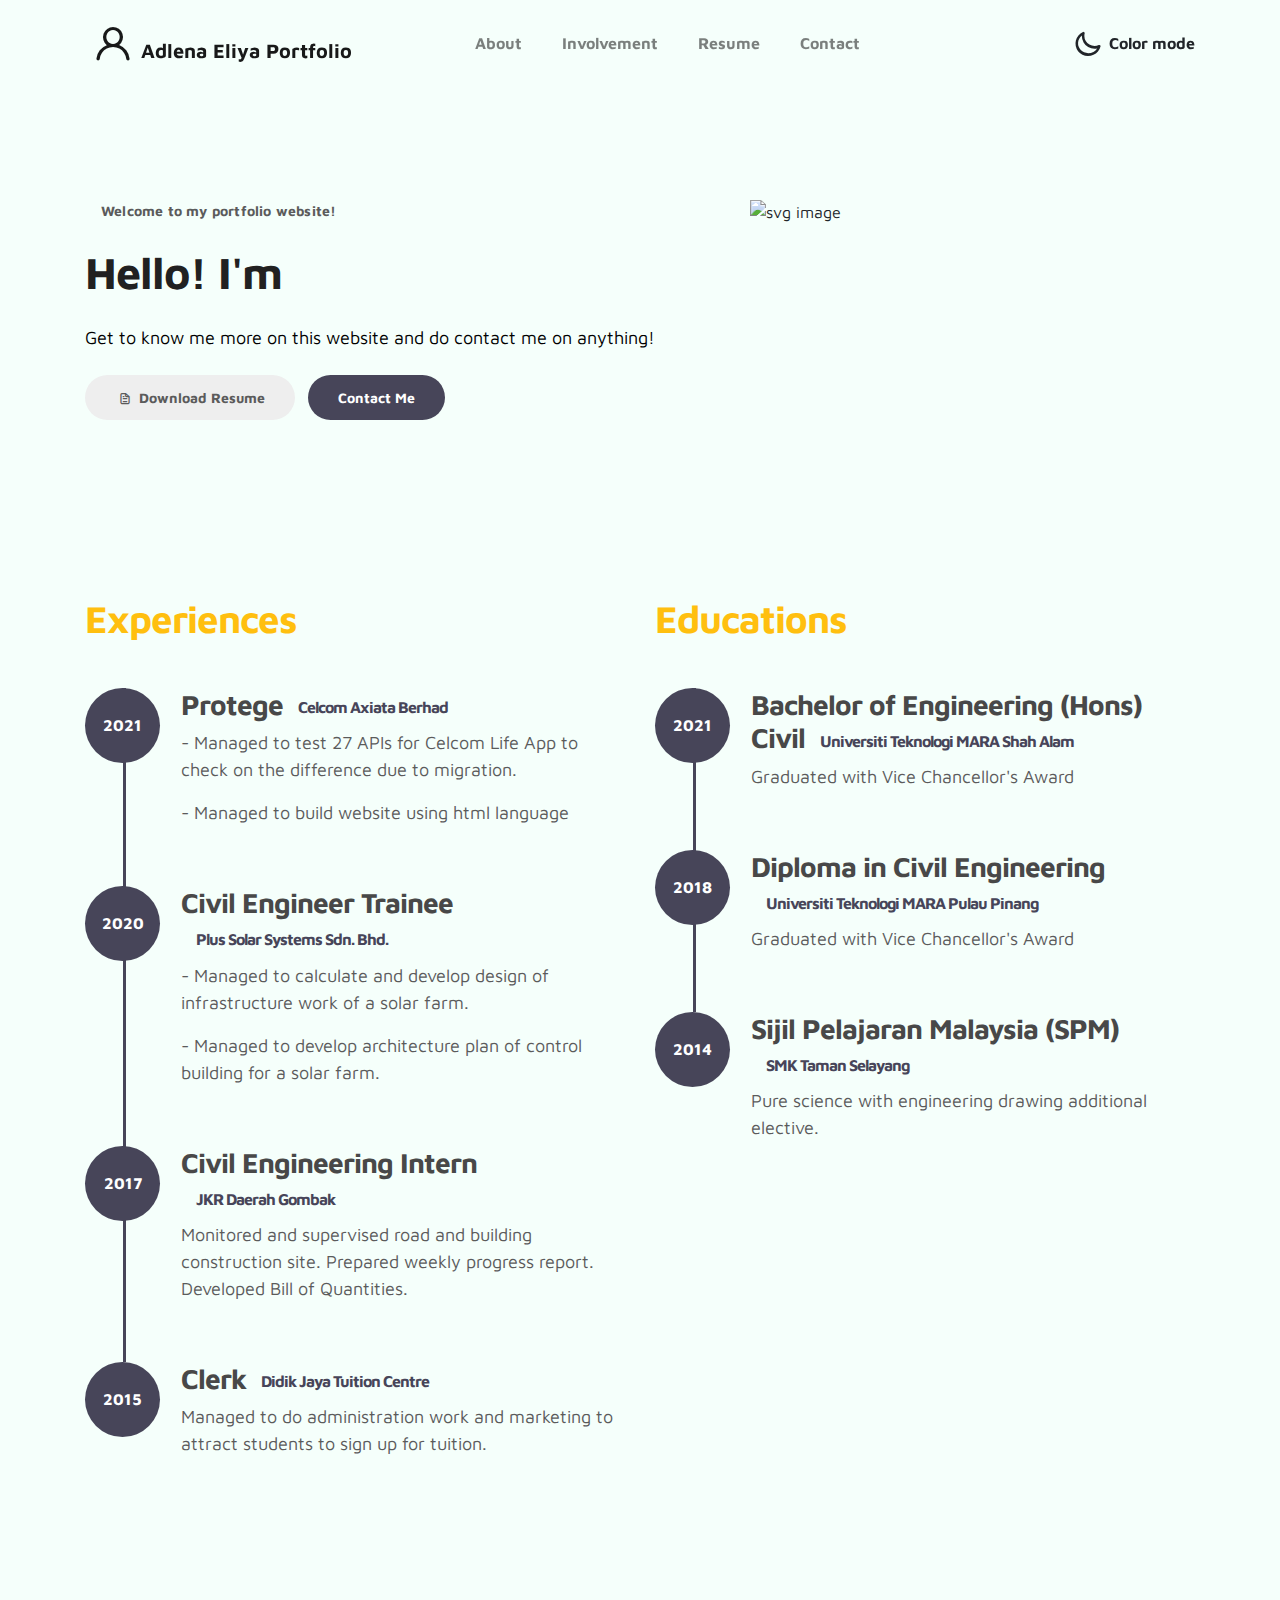
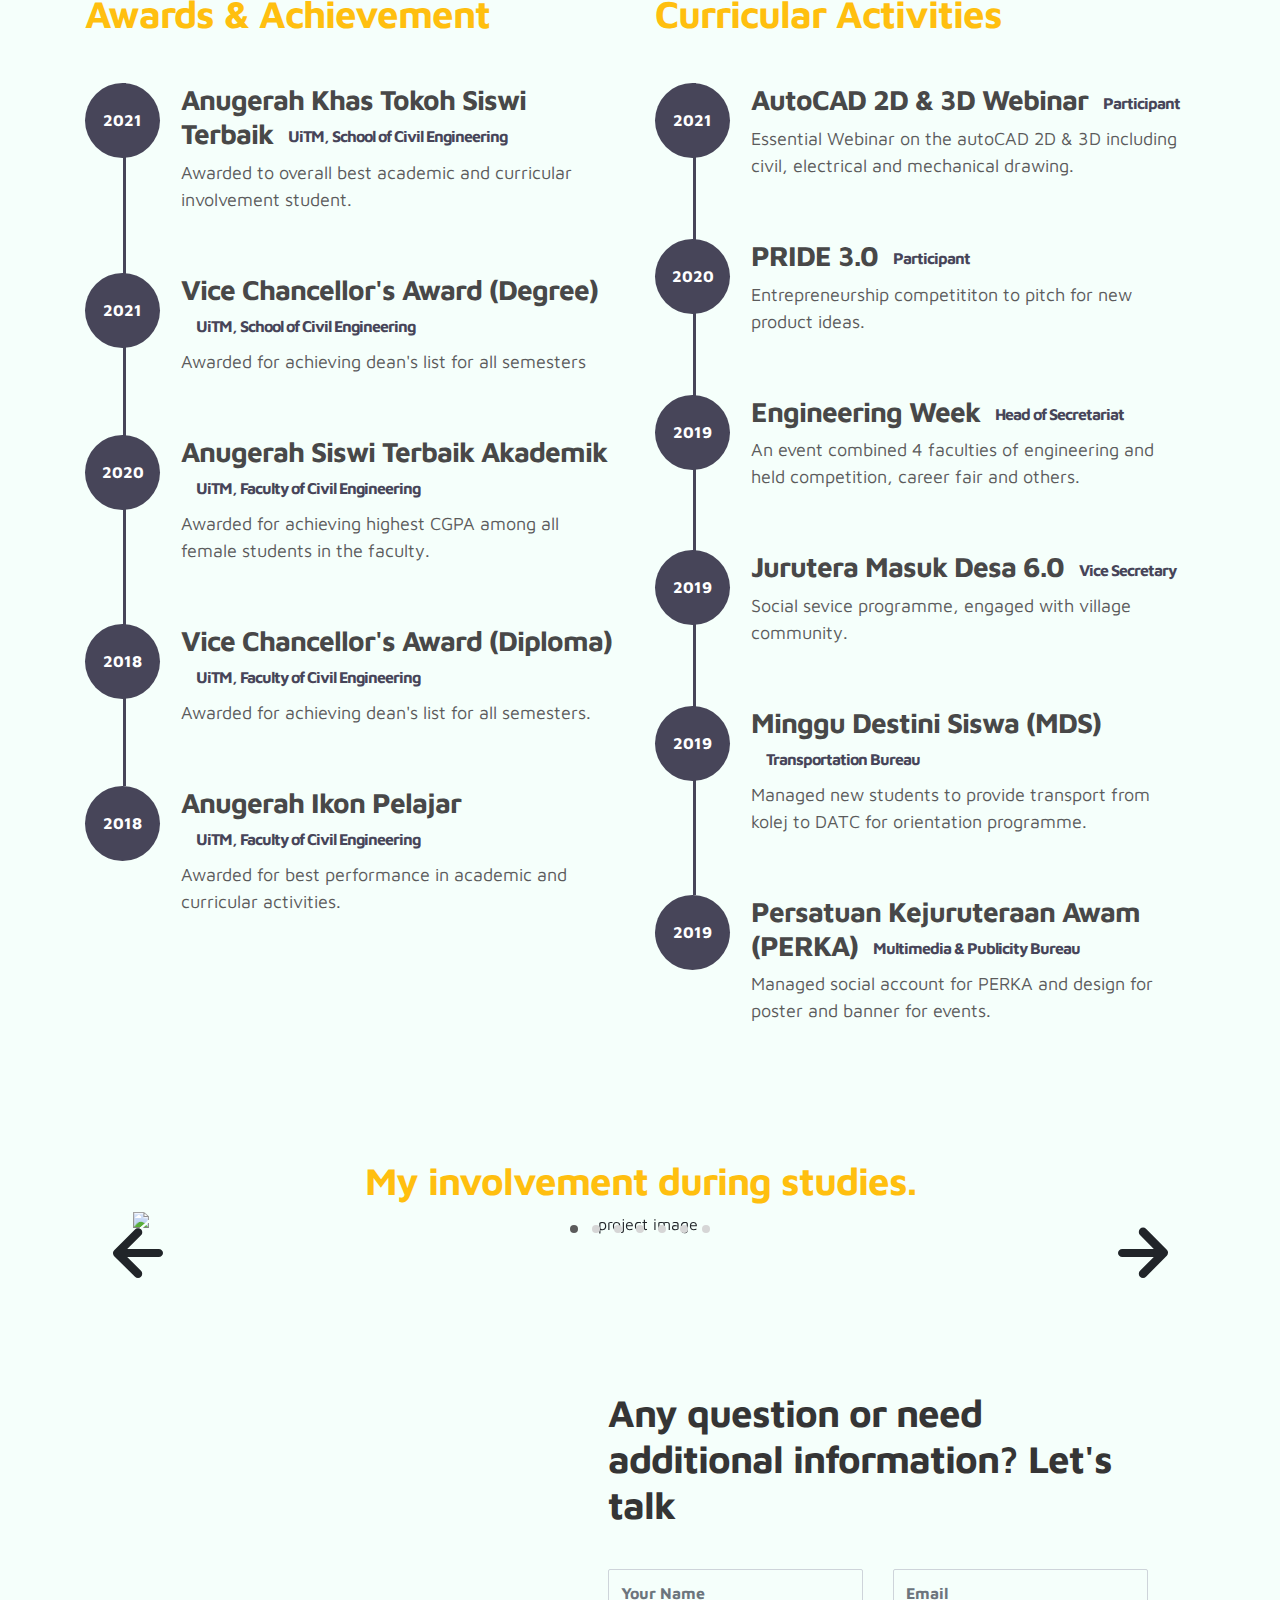
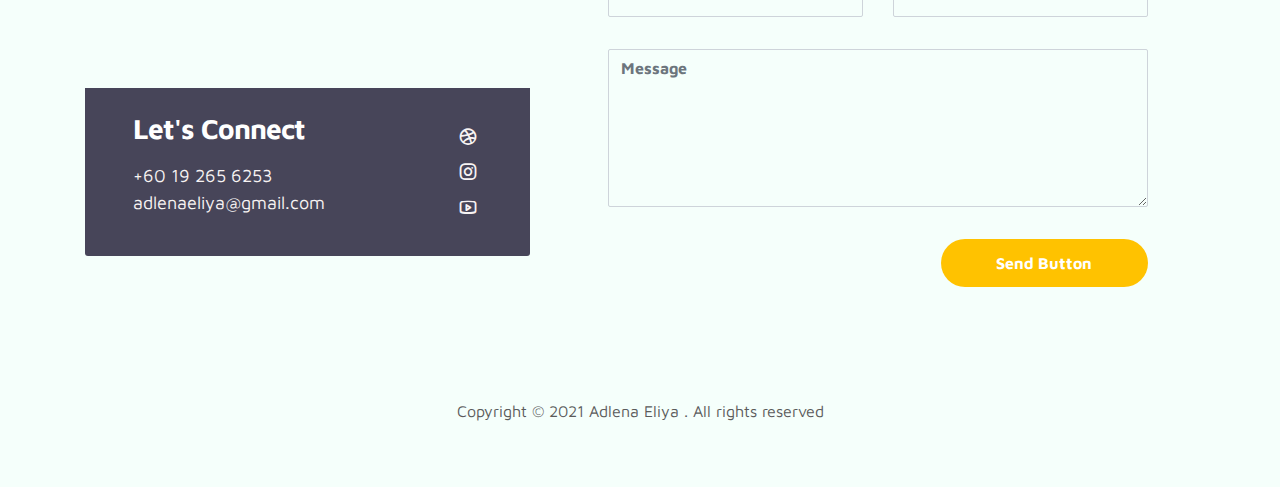
==== index.html @ 9ee8a470 "first commit" ====
<!doctype html>
<html lang="en">
  <head>
    <meta charset="utf-8">
    <meta name="viewport" content="width=device-width, initial-scale=1, shrink-to-fit=no">
    <meta name="description" content="">
    <meta name="author" content="">

    <title>Portfolio Website</title>

    <link rel="stylesheet" href="css/bootstrap.min.css">
    <link rel="stylesheet" href="css/unicons.css">
    <link rel="stylesheet" href="css/owl.carousel.min.css">
    <link rel="stylesheet" href="css/owl.theme.default.min.css">

    <!-- MAIN STYLE -->
    <link rel="stylesheet" href="css/tooplate-style.css">
    
<!--

Tooplate 2115 Marvel

https://www.tooplate.com/view/2115-marvel

-->
  </head>
  <body style="background-color:rgb(245, 255, 251);">
  

    <!-- MENU -->
    <nav class="navbar navbar-expand-sm navbar-light">
        <div class="container">
            <a class="navbar-brand" href="index.html"><i class='uil uil-user'></i>Adlena Eliya Portfolio</a>

            <button class="navbar-toggler" type="button" data-toggle="collapse" data-target="#navbarNav" aria-controls="navbarNav" aria-expanded="false"
                aria-label="Toggle navigation">
                <span class="navbar-toggler-icon"></span>
                <span class="navbar-toggler-icon"></span>
                <span class="navbar-toggler-icon"></span>
            </button>

            <div class="collapse navbar-collapse" id="navbarNav">
                <ul class="navbar-nav mx-auto">
                    <li class="nav-item">
                        <a href="#about" class="nav-link"><span data-hover="ABOUT">About</span></a>
                    </li>
                    <li class="nav-item">
                        <a href="#project" class="nav-link"><span data-hover="INVOLVEMENT">Involvement</span></a>
                    </li>
                    <li class="nav-item">
                        <a href="#resume" class="nav-link"><span data-hover="RESUME">Resume</span></a>
                    </li>
                    <li class="nav-item">
                        <a href="#contact" class="nav-link"><span data-hover="CONTACT">Contact</span></a>
                    </li>
                </ul>

                <ul class="navbar-nav ml-lg-auto">
                    <div class="ml-lg-4">
                      <div class="color-mode d-lg-flex justify-content-center align-items-center">
                        <i class="color-mode-icon"></i>
                        Color mode
                      </div>
                    </div>
                </ul>
            </div>
        </div>
    </nav>



    
    <!-- ABOUT -->
    <section class="about full-screen d-lg-flex justify-content-center align-items-center" id="about">
        <div class="container">
            <div class="row">
                
                <div class="col-lg-7 col-md-12 col-12 d-flex align-items-center">
                    <div class="about-text">
                        <small class="small-text">Welcome to <span class="mobile-block">my portfolio website!</span></small>
                        <h1 class="animated animated-text">
                            <span class="mr-2">Hello! I'm</span>
                                <div class="animated-info">
                                    <span class="animated-item">Adlena</span>
                                    <span class="animated-item">Civil Eng.</span>
                                    <span class="animated-item">Graduate</span>
                                </div>
                        </h1>

                        <p style="color:rgb(0, 0, 0);"> Get to know me more on this website and do contact me on anything!</p>
                        
                        <div class="custom-btn-group mt-4">
                          <a href="#" class="btn mr-lg-2 custom-btn"><i class='uil uil-file-alt'></i> Download Resume</a>
                          <a href="#contact" class="btn custom-btn custom-btn-bg custom-btn-link">Contact Me</a>
                        </div>
                    </div>
                </div>

                <div class="col-lg-5 col-md-12 col-12">
                    <div class="about-image svg">
                        <img src="https://lh3.googleusercontent.com/-Eo1REobtFaE/YcvCLI5PliI/AAAAAAAABek/5fdE4ZuU1awcuMXrw9wNpDDqBb-EXXbzACNcBGAsYHQ/image.png" class="img-fluid" alt="svg image">
                    </div>
                </div>

            </div>
        </div>
    </section>

    <!-- FEATURES -->
    <section class="resume py-5 d-lg-flex justify-content-center align-items-center" id="resume">
      <div class="container">
          <div class="row">

              <div class="col-lg-6 col-12">
                <h2 style="color:rgb(255, 191, 15);" class="mb-4">Experiences</h2>

                  <div class="timeline">
                      <div class="timeline-wrapper">
                           <div class="timeline-yr">
                                <span>2021</span>
                           </div>
                           <div class="timeline-info">
                                <h3><span>Protege</span><small>Celcom Axiata Berhad</small></h3>
                                <p>- Managed to test 27 APIs for Celcom Life App to check on the difference due to migration.</p>
                                <p>- Managed to build website using html language</p>
                           </div>
                      </div>

                      <div class="timeline-wrapper">
                          <div class="timeline-yr">
                              <span>2020</span>
                          </div>
                          <div class="timeline-info">
                              <h3><span>Civil Engineer Trainee</span><small>Plus Solar Systems Sdn. Bhd.</small></h3>
                              <p>- Managed to calculate and develop design of infrastructure work of a solar farm.</p>
                              <p>- Managed to develop architecture plan of control building for a solar farm.</p>
                          </div>
                      </div>

                      <div class="timeline-wrapper">
                          <div class="timeline-yr">
                              <span>2017</span>
                          </div>
                          <div class="timeline-info">
                              <h3><span>Civil Engineering Intern</span><small>JKR Daerah Gombak</small></h3>
                              <p>Monitored and supervised road and building construction site. Prepared weekly progress report. Developed Bill of Quantities.</p>
                          </div>
                      </div>
                      
                      <div class="timeline-wrapper">
                          <div class="timeline-yr">
                              <span>2015</span>
                          </div>
                          <div class="timeline-info">
                              <h3><span>Clerk<small>Didik Jaya Tuition Centre</small></h3>
                              <p>Managed to do administration work and marketing to attract students to sign up for tuition.</p>
                          </div>
                      </div>

                  </div>
              </div>

              <div class="col-lg-6 col-12">
                <h2 style="color:rgb(255, 191, 15);" class="mb-4 mobile-mt-2">Educations</h2>

                  <div class="timeline">
                      <div class="timeline-wrapper">
                           <div class="timeline-yr">
                                <span>2021</span>
                           </div>
                           <div class="timeline-info">
                                <h3><span>Bachelor of Engineering (Hons) Civil</span><small>Universiti Teknologi MARA Shah Alam</small></h3>
                                <p>Graduated with Vice Chancellor's Award</p>
                           </div>
                      </div>

                      <div class="timeline-wrapper">
                          <div class="timeline-yr">
                              <span>2018</span>
                          </div>
                          <div class="timeline-info">
                              <h3><span>Diploma in Civil Engineering</span><small>Universiti Teknologi MARA Pulau Pinang</small></h3>
                              <p>Graduated with Vice Chancellor's Award</p>
                          </div>
                      </div>
                      
                      <div class="timeline-wrapper">
                          <div class="timeline-yr">
                              <span>2014</span>
                          </div>
                          <div class="timeline-info">
                              <h3><span>Sijil Pelajaran Malaysia (SPM)</span><small>SMK Taman Selayang</small></h3>
                              <p>Pure science with engineering drawing additional elective.</p>
                          </div>
                      </div>

                  </div>
              </div>
              
          </div>
      </div>
  </section>



    <!-- FEATURES ADDITIONAL -->
    <section class="resume py-5 d-lg-flex justify-content-center align-items-center" id="resume">
      <div class="container">
          <div class="row">

              <div class="col-lg-6 col-12">
                <h2 style="color:rgb(255, 191, 15);" class="mb-4">Awards & Achievement</h2>

                  <div class="timeline">
                      <div class="timeline-wrapper">
                           <div class="timeline-yr">
                                <span>2021</span>
                           </div>
                           <div class="timeline-info">
                                <h3><span>Anugerah Khas Tokoh Siswi Terbaik</span><small>UiTM, School of Civil Engineering</small></h3>
                                <p>Awarded to overall best academic and curricular involvement student.</p>
                            </div>
                      </div>

                      <div class="timeline-wrapper">
                          <div class="timeline-yr">
                              <span>2021</span>
                          </div>
                          <div class="timeline-info">
                              <h3><span>Vice Chancellor's Award (Degree)</span><small>UiTM, School of Civil Engineering</small></h3>
                              <p>Awarded for achieving dean's list for all semesters</p>
                            </div>
                      </div>

                      <div class="timeline-wrapper">
                          <div class="timeline-yr">
                              <span>2020</span>
                          </div>
                          <div class="timeline-info">
                              <h3><span>Anugerah Siswi Terbaik Akademik</span><small>UiTM, Faculty of Civil Engineering</small></h3>
                              <p>Awarded for achieving highest CGPA among all female students in the faculty.</p>
                          </div>
                      </div>
                      
                      <div class="timeline-wrapper">
                          <div class="timeline-yr">
                              <span>2018</span>
                          </div>
                          <div class="timeline-info">
                              <h3><span>Vice Chancellor's Award (Diploma)<small>UiTM, Faculty of Civil Engineering</small></h3>
                              <p>Awarded for achieving dean's list for all semesters.</p>
                          </div>
                      </div>

                      <div class="timeline-wrapper">
                        <div class="timeline-yr">
                            <span>2018</span>
                        </div>
                        <div class="timeline-info">
                            <h3><span>Anugerah Ikon Pelajar</span><small>UiTM, Faculty of Civil Engineering</small></h3>
                            <p>Awarded for best performance in academic and curricular activities.</p>
                        </div>
                    </div>

                  </div>
              </div>

              <div class="col-lg-6 col-12">
                <h2 style="color:rgb(255, 191, 15);" class="mb-4 mobile-mt-2">Curricular Activities</h2>

                  <div class="timeline">
                      <div class="timeline-wrapper">
                           <div class="timeline-yr">
                                <span>2021</span>
                           </div>
                           <div class="timeline-info">
                                <h3><span>AutoCAD 2D & 3D Webinar</span><small>Participant</small></h3>
                                <p>Essential Webinar on the autoCAD 2D & 3D including civil, electrical and mechanical drawing.</p>
                           </div>
                      </div>

                      <div class="timeline-wrapper">
                          <div class="timeline-yr">
                              <span>2020</span>
                          </div>
                          <div class="timeline-info">
                              <h3><span>PRIDE 3.0</span><small>Participant</small></h3>
                              <p>Entrepreneurship competititon to pitch for new product ideas.</p>
                          </div>
                      </div>
                      
                      <div class="timeline-wrapper">
                          <div class="timeline-yr">
                              <span>2019</span>
                          </div>
                          <div class="timeline-info">
                              <h3><span>Engineering Week</span><small>Head of Secretariat</small></h3>
                              <p>An event combined 4 faculties of engineering and held competition, career fair and others.</p>
                          </div>
                      </div>

                      <div class="timeline-wrapper">
                        <div class="timeline-yr">
                            <span>2019</span>
                        </div>
                        <div class="timeline-info">
                            <h3><span>Jurutera Masuk Desa 6.0</span><small>Vice Secretary</small></h3>
                            <p>Social sevice programme, engaged with village community.</p>
                        </div>
                    </div>

                    <div class="timeline-wrapper">
                      <div class="timeline-yr">
                          <span>2019</span>
                      </div>
                      <div class="timeline-info">
                          <h3><span>Minggu Destini Siswa (MDS)</span><small>Transportation Bureau</small></h3>
                          <p>Managed new students to provide transport from kolej to DATC for orientation programme.</p>
                      </div>
                  </div>

                  <div class="timeline-wrapper">
                    <div class="timeline-yr">
                        <span>2019</span>
                    </div>
                    <div class="timeline-info">
                        <h3><span>Persatuan Kejuruteraan Awam (PERKA)</span><small>Multimedia & Publicity Bureau</small></h3>
                        <p>Managed social account for PERKA and design for poster and banner for events.</p>
                    </div>
                </div>

                  </div>
              </div>
              
          </div>
      </div>
  </section>





    <!-- PROJECTS -->
    <section class="project py-5" id="project">
        <div class="container">
                
                <div class="row">
                  <div class="col-lg-11 text-center mx-auto col-12">

                      <div class="col-lg-8 mx-auto">
                        <h2 style="color:rgb(255, 191, 15);"> My involvement during studies.</h2>
                      </div>

                      <div class="owl-carousel owl-theme">
                        <div class="item">
                          <div class="project-info">
                            <img src="https://blogger.googleusercontent.com/img/a/AVvXsEhMpunH_39eQiq2ENTFfwH06VzNLC2SdB9TErn9Tk_RT0QGP9sEIJ3Ez_0u3EsTy6xMwGJNMu0p_hGZ3uifCQsm88srqgkL2NlmqZzrS_6WIy8QZBqGXqI6Ac9nqfcAlSdAKLQG9FMwUl6KGOixEnJSHCgm2IJhOcJkjmfYRTg9IrT43Y3TiZtNtxQ=s1024" class="img-fluid" alt="project image" height=”90” width=”30”>
                          </div>
                        </div>

                        <div class="item">
                          <div class="project-info">
                            <img src="https://blogger.googleusercontent.com/img/a/AVvXsEg8wPi7B4sMrutSHfdLRM4vKiKSlgsc-MppGO4Hh5RzzbrHR3L-FplnSY1BXuusrfC-Z3u4eJF7j7MKGmT9kDMAtD04jKWMklBSeEDhmHHxnLS8b7sOMpz8vFV5LB3UCsynxs3hRE4ue-ovi1eeiqHCRBpmKiU5ktnFIEKRHK9IyKBIUNoifcJjvlw=s1024" class="img-fluid" alt="project image" height=”90” width=”30”>
                          </div>
                        </div>

                        <div class="item">
                          <div class="project-info">
                            <img src="https://blogger.googleusercontent.com/img/a/AVvXsEh-zTj8FWr8rgdW1Eqy58qLURdVbK48xWNyQKyWlWHOKDU6NbMfjhy8Dj48vuKgxzso4ZnFmVeErxOaoxgaPQgtedWladCKSFQqyHckr4aQimR9CXAkwwk4CG8GRSyufFVbE73LHAhq6BB7dums38oxL7u-B7AV_7pjBmXFmsm1AJjvbtmIs-7BC08=s1024" class="img-fluid" alt="project image" height=”190” width=”30”>
                          </div>
                        </div>

                        <div class="item">
                          <div class="project-info">
                            <img src="https://blogger.googleusercontent.com/img/a/AVvXsEjq8BEU4aOjA47angNbrF3JU_DQLH-RBvcgkjTQIZ4ZIcuyd4VGo9ouk5ByiESeT55woaHpHCdqRpyknhwcBFG6l48WIYR8MOuJGnaSABxpypyAyoydTERiMdmZDIJFrahg8rx_TdhMkWHcXXmXGo4QcvRRyeYfy2JaN9Xo349N-EKOnOpMAHkskiI=s1024" class="img-fluid" alt="project image" height=”190” width=”30”>                         
                          </div>
                        </div>

                        <div class="item">
                          <div class="project-info">
                            <img src="https://blogger.googleusercontent.com/img/a/AVvXsEiIKC4DrdoUASqw90_ENJWngwuHZi8srHYTEyRZWYlndjUBmJE_GTw0YBgzozET3NscanT26YggWsD4rjyJ3iqiGoK2MnFMJgU3gTf8oo7xvk5i2jhthTrCF0eCN87QB2UUtZQQQCEkTYsQBrWpwAoaL9-qJfGAvNnH8hBGzfCE7zEed4jwbPTudng=s1024" class="img-fluid" alt="project image" height=”190” width=”30”>
                          </div>
                        </div>

                        <div class="item">
                          <div class="project-info">
                            <img src="https://blogger.googleusercontent.com/img/a/AVvXsEgLC3JZ07L2wdGs4jCKRcpRpZUhusE5mnYtN8cQVr3r1cXFufcq8C81buNlC98-HKEt3Ny7P7OzrWuxhvBi22KuX90BysoFDdMdMr-8z-oTbEAzYPpnFr1aBgZXPuu0A3KWSUbU51dA9LZdrgz_U52sxV-0T7NOcjQc67KtCQRY7t3-l28YNsBMhKk=s1024" class="img-fluid" alt="project image" height=”190” width=”30”>
                          </div>
                        </div>

                        <div class="item">
                          <div class="project-info">
                            <img src="https://blogger.googleusercontent.com/img/a/AVvXsEhD1-6Rxm7_RG9JW4wWe9JpNBNJFM0Hnsp6CUb2Dfc3hfaaUY-cRdO1rQAO9yFjHnvzBcSlCknU1rcxXVdmvPdBXdLbBrk-sDBLt13ZIo4zSTkZ8mud_3yrWIn8JcQ4HdhWo2HFHNM0xECMrX_k8Wf_ZAf2zes0F369YASqMXDdxIM_l6iLlUgZtXo=s1024" class="img-fluid" alt="project image" height=”190” width=”30”>
                          </div>
                        </div>                       

                      </div>

                  </div>
                </div>
        </div>
    </section>



    <!-- CONTACT -->
    <section class="contact py-5" id="contact">
      <div class="container">
        <div class="row">
          
          <div class="col-lg-5 mr-lg-5 col-12">
            <div class="google-map w-100">
              <iframe src="https://www.google.com/maps/embed?pb=!1m18!1m12!1m3!1d3983.966801071141!2d101.64062491392151!3d3.103476654299222!2m3!1f0!2f0!3f0!3m2!1i1024!2i768!4f13.1!3m3!1m2!1s0x31cc37dc4a57212d%3A0x6b9eff72a329ed8d!2sCelcom%20Axiata%20Berhad!5e0!3m2!1sen!2smy!4v1640676415910!5m2!1sen!2smy" width="400" height="300" frameborder="0" style="border:0" allowfullscreen></iframe>
            </div>

            <div class="contact-info d-flex justify-content-between align-items-center py-4 px-lg-5">
                <div class="contact-info-item">
                  <h3 class="mb-3 text-white">Let's Connect</h3>
                  <p class="footer-text mb-0">+60 19 265 6253</p>
                  <p><a href="mailto:hello@company.co">adlenaeliya@gmail.com</a></p>
                </div>

                <ul class="social-links">
                     <li><a href="#" class="uil uil-dribbble" data-toggle="tooltip" data-placement="left" title="LinkedIn"></a></li>
                     <li><a href="#" class="uil uil-instagram" data-toggle="tooltip" data-placement="left" title="Instagram"></a></li>
                     <li><a href="#" class="uil uil-youtube" data-toggle="tooltip" data-placement="left" title="Youtube"></a></li>
                </ul>
            </div>
          </div>

          <div class="col-lg-6 col-12">
            <div class="contact-form">
              <h2 class="mb-4">Any question or need additional information? Let's talk</h2>

              <form action="" method="get">
                <div class="row">
                  <div class="col-lg-6 col-12">
                    <input type="text" class="form-control" name="name" placeholder="Your Name" id="name">
                  </div>

                  <div class="col-lg-6 col-12">
                    <input type="email" class="form-control" name="email" placeholder="Email" id="email">
                  </div>

                  <div class="col-12">
                    <textarea name="message" rows="6" class="form-control" id="message" placeholder="Message"></textarea>
                  </div>

                  <div class="ml-lg-auto col-lg-5 col-12">
                    <input type="submit" class="form-control submit-btn" value="Send Button">
                  </div>
                </div>
              </form>
            </div>
          </div>

        </div>
      </div>
    </section>

    <!-- FOOTER -->
     <footer class="footer py-5">
          <div class="container">
               <div class="row">

                    <div class="col-lg-12 col-12">                                
                        <p class="copyright-text text-center">Copyright &copy; 2021 Adlena Eliya . All rights reserved</p>
                        
                    </div>
                    
               </div>
          </div>
     </footer>

    <script src="js/jquery-3.3.1.min.js"></script>
    <script src="js/popper.min.js"></script>
    <script src="js/bootstrap.min.js"></script>
    <script src="js/Headroom.js"></script>
    <script src="js/jQuery.headroom.js"></script>
    <script src="js/owl.carousel.min.js"></script>
    <script src="js/smoothscroll.js"></script>
    <script src="js/custom.js"></script>

  </body>
</html>
---- css/unicons.css ----
@font-face {
  font-family: 'unicons';
  src: url('../font/unicons.eot?42479262');
  src: url('../font/unicons.eot?42479262#iefix') format('embedded-opentype'),
       url('../font/unicons.woff2?42479262') format('woff2'),
       url('../font/unicons.woff?42479262') format('woff'),
       url('../font/unicons.ttf?42479262') format('truetype'),
       url('../font/unicons.svg?42479262#unicons') format('svg');
  font-weight: normal;
  font-style: normal;
}
/* Chrome hack: SVG is rendered more smooth in Windozze. 100% magic, uncomment if you need it. */
/* Note, that will break hinting! In other OS-es font will be not as sharp as it could be */
/*
@media screen and (-webkit-min-device-pixel-ratio:0) {
  @font-face {
    font-family: 'unicons';
    src: url('../font/unicons.svg?42479262#unicons') format('svg');
  }
}
*/
 
 [class^="uil-"]:before, [class*=" uil-"]:before {
  font-family: "unicons";
  font-style: normal;
  font-weight: normal;
  speak: none;
 
  display: inline-block;
  text-decoration: inherit;
  width: 1em;
  margin-right: .2em;
  text-align: center;
  /* opacity: .8; */
 
  /* For safety - reset parent styles, that can break glyph codes*/
  font-variant: normal;
  text-transform: none;
 
  /* fix buttons height, for twitter bootstrap */
  line-height: 1em;
 
  /* Animation center compensation - margins should be symmetric */
  /* remove if not needed */
  margin-left: .2em;
 
  /* you can be more comfortable with increased icons size */
  /* font-size: 120%; */
 
  /* Font smoothing. That was taken from TWBS */
  -webkit-font-smoothing: antialiased;
  -moz-osx-font-smoothing: grayscale;
 
  /* Uncomment for 3D effect */
  /* text-shadow: 1px 1px 1px rgba(127, 127, 127, 0.3); */
}
 
.uil-abacus:before { content: '\e800'; } /* '' */
.uil-accessible-icon-alt:before { content: '\e801'; } /* '' */
.uil-adjust-alt:before { content: '\e802'; } /* '' */
.uil-adjust-circle:before { content: '\e803'; } /* '' */
.uil-adjust-half:before { content: '\e804'; } /* '' */
.uil-adjust:before { content: '\e805'; } /* '' */
.uil-airplay:before { content: '\e806'; } /* '' */
.uil-align-alt:before { content: '\e807'; } /* '' */
.uil-align-center-alt:before { content: '\e808'; } /* '' */
.uil-align-center-h:before { content: '\e809'; } /* '' */
.uil-align-center-justify:before { content: '\e80a'; } /* '' */
.uil-align-center-v:before { content: '\e80b'; } /* '' */
.uil-align-center:before { content: '\e80c'; } /* '' */
.uil-align-justify:before { content: '\e80d'; } /* '' */
.uil-align-left-justify:before { content: '\e80e'; } /* '' */
.uil-align-left:before { content: '\e80f'; } /* '' */
.uil-align-letter-right:before { content: '\e810'; } /* '' */
.uil-align-right-justify:before { content: '\e811'; } /* '' */
.uil-align-right:before { content: '\e812'; } /* '' */
.uil-align:before { content: '\e813'; } /* '' */
.uil-ambulance:before { content: '\e814'; } /* '' */
.uil-analysis:before { content: '\e815'; } /* '' */
.uil-analytics:before { content: '\e816'; } /* '' */
.uil-anchor:before { content: '\e817'; } /* '' */
.uil-android-phone-slash:before { content: '\e818'; } /* '' */
.uil-angle-double-down:before { content: '\e819'; } /* '' */
.uil-angle-double-left:before { content: '\e81a'; } /* '' */
.uil-angle-double-right:before { content: '\e81b'; } /* '' */
.uil-angle-double-up:before { content: '\e81c'; } /* '' */
.uil-angle-down:before { content: '\e81d'; } /* '' */
.uil-angle-left:before { content: '\e81e'; } /* '' */
.uil-angle-right-b:before { content: '\e81f'; } /* '' */
.uil-angle-right:before { content: '\e820'; } /* '' */
.uil-angle-up:before { content: '\e821'; } /* '' */
.uil-annoyed-alt:before { content: '\e822'; } /* '' */
.uil-annoyed:before { content: '\e823'; } /* '' */
.uil-apps:before { content: '\e824'; } /* '' */
.uil-archive-alt:before { content: '\e825'; } /* '' */
.uil-archive:before { content: '\e826'; } /* '' */
.uil-arrow-break:before { content: '\e827'; } /* '' */
.uil-arrow-circle-down:before { content: '\e828'; } /* '' */
.uil-arrow-circle-left:before { content: '\e829'; } /* '' */
.uil-arrow-circle-right:before { content: '\e82a'; } /* '' */
.uil-arrow-circle-up:before { content: '\e82b'; } /* '' */
.uil-arrow-compress-h:before { content: '\e82c'; } /* '' */
.uil-arrow-down-left:before { content: '\e82d'; } /* '' */
.uil-arrow-down-right:before { content: '\e82e'; } /* '' */
.uil-arrow-down:before { content: '\e82f'; } /* '' */
.uil-arrow-from-right:before { content: '\e830'; } /* '' */
.uil-arrow-from-top:before { content: '\e831'; } /* '' */
.uil-arrow-growth:before { content: '\e832'; } /* '' */
.uil-arrow-left:before { content: '\e833'; } /* '' */
.uil-arrow-random:before { content: '\e834'; } /* '' */
.uil-arrow-resize-diagonal:before { content: '\e835'; } /* '' */
.uil-arrow-right:before { content: '\e836'; } /* '' */
.uil-arrow-to-bottom:before { content: '\e837'; } /* '' */
.uil-arrow-to-right:before { content: '\e838'; } /* '' */
.uil-arrow-up-left:before { content: '\e839'; } /* '' */
.uil-arrow-up-right:before { content: '\e83a'; } /* '' */
.uil-arrow-up:before { content: '\e83b'; } /* '' */
.uil-arrows-h-alt:before { content: '\e83c'; } /* '' */
.uil-arrows-h:before { content: '\e83d'; } /* '' */
.uil-arrows-left-down:before { content: '\e83e'; } /* '' */
.uil-arrows-maximize:before { content: '\e83f'; } /* '' */
.uil-arrows-merge:before { content: '\e840'; } /* '' */
.uil-arrows-resize-h:before { content: '\e841'; } /* '' */
.uil-arrows-resize-v:before { content: '\e842'; } /* '' */
.uil-arrows-resize:before { content: '\e843'; } /* '' */
.uil-arrows-right-down:before { content: '\e844'; } /* '' */
.uil-arrows-shrink-h:before { content: '\e845'; } /* '' */
.uil-arrows-shrink-v:before { content: '\e846'; } /* '' */
.uil-arrows-up-right:before { content: '\e847'; } /* '' */
.uil-arrows-v-alt:before { content: '\e848'; } /* '' */
.uil-arrows-v:before { content: '\e849'; } /* '' */
.uil-at:before { content: '\e84a'; } /* '' */
.uil-atm-card:before { content: '\e84b'; } /* '' */
.uil-atom:before { content: '\e84c'; } /* '' */
.uil-auto-flash:before { content: '\e84d'; } /* '' */
.uil-award-alt:before { content: '\e84e'; } /* '' */
.uil-award:before { content: '\e84f'; } /* '' */
.uil-baby-carriage:before { content: '\e850'; } /* '' */
.uil-backpack:before { content: '\e851'; } /* '' */
.uil-backspace:before { content: '\e852'; } /* '' */
.uil-backward:before { content: '\e853'; } /* '' */
.uil-bag-alt:before { content: '\e854'; } /* '' */
.uil-bag-slash:before { content: '\e855'; } /* '' */
.uil-bag:before { content: '\e856'; } /* '' */
.uil-ball:before { content: '\e857'; } /* '' */
.uil-ban:before { content: '\e858'; } /* '' */
.uil-bars:before { content: '\e859'; } /* '' */
.uil-basketball-hoop:before { content: '\e85a'; } /* '' */
.uil-basketball:before { content: '\e85b'; } /* '' */
.uil-battery-bolt:before { content: '\e85c'; } /* '' */
.uil-battery-empty:before { content: '\e85d'; } /* '' */
.uil-bed-double:before { content: '\e85e'; } /* '' */
.uil-bed:before { content: '\e85f'; } /* '' */
.uil-bell-school:before { content: '\e860'; } /* '' */
.uil-bell-slash:before { content: '\e861'; } /* '' */
.uil-bill:before { content: '\e862'; } /* '' */
.uil-bitcoin-circle:before { content: '\e863'; } /* '' */
.uil-bitcoin:before { content: '\e864'; } /* '' */
.uil-bluetooth-b:before { content: '\e865'; } /* '' */
.uil-bolt-alt:before { content: '\e866'; } /* '' */
.uil-bolt-slash:before { content: '\e867'; } /* '' */
.uil-bolt:before { content: '\e868'; } /* '' */
.uil-book-alt:before { content: '\e869'; } /* '' */
.uil-book-medical:before { content: '\e86a'; } /* '' */
.uil-book-open:before { content: '\e86b'; } /* '' */
.uil-book-reader:before { content: '\e86c'; } /* '' */
.uil-book:before { content: '\e86d'; } /* '' */
.uil-bookmark-full:before { content: '\e86e'; } /* '' */
.uil-bookmark:before { content: '\e86f'; } /* '' */
.uil-books:before { content: '\e870'; } /* '' */
.uil-boombox:before { content: '\e871'; } /* '' */
.uil-border-alt:before { content: '\e872'; } /* '' */
.uil-border-bottom:before { content: '\e873'; } /* '' */
.uil-border-clear:before { content: '\e874'; } /* '' */
.uil-border-horizontal:before { content: '\e875'; } /* '' */
.uil-border-inner:before { content: '\e876'; } /* '' */
.uil-border-left:before { content: '\e877'; } /* '' */
.uil-border-out:before { content: '\e878'; } /* '' */
.uil-border-right:before { content: '\e879'; } /* '' */
.uil-border-top:before { content: '\e87a'; } /* '' */
.uil-border-vertical:before { content: '\e87b'; } /* '' */
.uil-box:before { content: '\e87c'; } /* '' */
.uil-briefcase-alt:before { content: '\e87d'; } /* '' */
.uil-briefcase:before { content: '\e87e'; } /* '' */
.uil-bright:before { content: '\e87f'; } /* '' */
.uil-brightness-empty:before { content: '\e880'; } /* '' */
.uil-brightness-half:before { content: '\e881'; } /* '' */
.uil-brightness-low:before { content: '\e882'; } /* '' */
.uil-brightness-minus:before { content: '\e883'; } /* '' */
.uil-brightness-plus:before { content: '\e884'; } /* '' */
.uil-brightness:before { content: '\e885'; } /* '' */
.uil-bring-bottom:before { content: '\e886'; } /* '' */
.uil-bring-front:before { content: '\e887'; } /* '' */
.uil-brush-alt:before { content: '\e888'; } /* '' */
.uil-bug:before { content: '\e889'; } /* '' */
.uil-building:before { content: '\e88a'; } /* '' */
.uil-bullseye:before { content: '\e88b'; } /* '' */
.uil-bus-alt:before { content: '\e88c'; } /* '' */
.uil-bus-school:before { content: '\e88d'; } /* '' */
.uil-bus:before { content: '\e88e'; } /* '' */
.uil-calcualtor:before { content: '\e88f'; } /* '' */
.uil-calculator-alt:before { content: '\e890'; } /* '' */
.uil-calendar-alt:before { content: '\e891'; } /* '' */
.uil-calendar-slash:before { content: '\e892'; } /* '' */
.uil-calender:before { content: '\e893'; } /* '' */
.uil-calling:before { content: '\e894'; } /* '' */
.uil-camera-plus:before { content: '\e895'; } /* '' */
.uil-camera-slash:before { content: '\e896'; } /* '' */
.uil-camera:before { content: '\e897'; } /* '' */
.uil-cancel:before { content: '\e898'; } /* '' */
.uil-capsule:before { content: '\e899'; } /* '' */
.uil-capture:before { content: '\e89a'; } /* '' */
.uil-car-sideview:before { content: '\e89b'; } /* '' */
.uil-car-slash:before { content: '\e89c'; } /* '' */
.uil-car-wash:before { content: '\e89d'; } /* '' */
.uil-car:before { content: '\e89e'; } /* '' */
.uil-card-atm:before { content: '\e89f'; } /* '' */
.uil-caret-right:before { content: '\e8a0'; } /* '' */
.uil-cart:before { content: '\e8a1'; } /* '' */
.uil-cell:before { content: '\e8a2'; } /* '' */
.uil-celsius:before { content: '\e8a3'; } /* '' */
.uil-chart-bar-alt:before { content: '\e8a4'; } /* '' */
.uil-chart-bar:before { content: '\e8a5'; } /* '' */
.uil-chart-down:before { content: '\e8a6'; } /* '' */
.uil-chart-growth-alt:before { content: '\e8a7'; } /* '' */
.uil-chart-growth:before { content: '\e8a8'; } /* '' */
.uil-chart-line:before { content: '\e8a9'; } /* '' */
.uil-chart-pie-alt:before { content: '\e8aa'; } /* '' */
.uil-chart-pie:before { content: '\e8ab'; } /* '' */
.uil-chart:before { content: '\e8ac'; } /* '' */
.uil-chat-bubble-user:before { content: '\e8ad'; } /* '' */
.uil-chat-info:before { content: '\e8ae'; } /* '' */
.uil-chat:before { content: '\e8af'; } /* '' */
.uil-check-circle:before { content: '\e8b0'; } /* '' */
.uil-check-square:before { content: '\e8b1'; } /* '' */
.uil-check:before { content: '\e8b2'; } /* '' */
.uil-circle-layer:before { content: '\e8b3'; } /* '' */
.uil-circle:before { content: '\e8b4'; } /* '' */
.uil-circuit:before { content: '\e8b5'; } /* '' */
.uil-clapper-board:before { content: '\e8b6'; } /* '' */
.uil-clipboard-alt:before { content: '\e8b7'; } /* '' */
.uil-clipboard-blank:before { content: '\e8b8'; } /* '' */
.uil-clipboard-notes:before { content: '\e8b9'; } /* '' */
.uil-clipboard:before { content: '\e8ba'; } /* '' */
.uil-clock-eight:before { content: '\e8bb'; } /* '' */
.uil-clock-five:before { content: '\e8bc'; } /* '' */
.uil-clock-nine:before { content: '\e8bd'; } /* '' */
.uil-clock-seven:before { content: '\e8be'; } /* '' */
.uil-clock-ten:before { content: '\e8bf'; } /* '' */
.uil-clock-three:before { content: '\e8c0'; } /* '' */
.uil-clock-two:before { content: '\e8c1'; } /* '' */
.uil-clock:before { content: '\e8c2'; } /* '' */
.uil-closed-captioning:before { content: '\e8c3'; } /* '' */
.uil-cloud-block:before { content: '\e8c4'; } /* '' */
.uil-cloud-bookmark:before { content: '\e8c5'; } /* '' */
.uil-cloud-check:before { content: '\e8c6'; } /* '' */
.uil-cloud-computing:before { content: '\e8c7'; } /* '' */
.uil-cloud-data-connection:before { content: '\e8c8'; } /* '' */
.uil-cloud-database-tree:before { content: '\e8c9'; } /* '' */
.uil-cloud-download:before { content: '\e8ca'; } /* '' */
.uil-cloud-drizzle:before { content: '\e8cb'; } /* '' */
.uil-cloud-exclamation:before { content: '\e8cc'; } /* '' */
.uil-cloud-hail:before { content: '\e8cd'; } /* '' */
.uil-cloud-heart:before { content: '\e8ce'; } /* '' */
.uil-cloud-info:before { content: '\e8cf'; } /* '' */
.uil-cloud-lock:before { content: '\e8d0'; } /* '' */
.uil-cloud-meatball:before { content: '\e8d1'; } /* '' */
.uil-cloud-moon-hail:before { content: '\e8d2'; } /* '' */
.uil-cloud-moon-meatball:before { content: '\e8d3'; } /* '' */
.uil-cloud-moon-rain:before { content: '\e8d4'; } /* '' */
.uil-cloud-moon-showers:before { content: '\e8d5'; } /* '' */
.uil-cloud-moon:before { content: '\e8d6'; } /* '' */
.uil-cloud-question:before { content: '\e8d7'; } /* '' */
.uil-cloud-rain-sun:before { content: '\e8d8'; } /* '' */
.uil-cloud-rain:before { content: '\e8d9'; } /* '' */
.uil-cloud-redo:before { content: '\e8da'; } /* '' */
.uil-cloud-set:before { content: '\e8db'; } /* '' */
.uil-cloud-share:before { content: '\e8dc'; } /* '' */
.uil-cloud-shield:before { content: '\e8dd'; } /* '' */
.uil-cloud-showers-alt:before { content: '\e8de'; } /* '' */
.uil-cloud-showers-heavy:before { content: '\e8df'; } /* '' */
.uil-cloud-showers:before { content: '\e8e0'; } /* '' */
.uil-cloud-slash:before { content: '\e8e1'; } /* '' */
.uil-cloud-sun-hail:before { content: '\e8e2'; } /* '' */
.uil-cloud-sun-meatball:before { content: '\e8e3'; } /* '' */
.uil-cloud-sun-rain-alt:before { content: '\e8e4'; } /* '' */
.uil-cloud-sun-rain:before { content: '\e8e5'; } /* '' */
.uil-cloud-sun-tear:before { content: '\e8e6'; } /* '' */
.uil-cloud-sun:before { content: '\e8e7'; } /* '' */
.uil-cloud-times:before { content: '\e8e8'; } /* '' */
.uil-cloud-unlock:before { content: '\e8e9'; } /* '' */
.uil-cloud-upload:before { content: '\e8ea'; } /* '' */
.uil-cloud-wifi:before { content: '\e8eb'; } /* '' */
.uil-cloud-wind:before { content: '\e8ec'; } /* '' */
.uil-cloud:before { content: '\e8ed'; } /* '' */
.uil-clouds:before { content: '\e8ee'; } /* '' */
.uil-club:before { content: '\e8ef'; } /* '' */
.uil-code:before { content: '\e8f0'; } /* '' */
.uil-coffee:before { content: '\e8f1'; } /* '' */
.uil-cog:before { content: '\e8f2'; } /* '' */
.uil-coins:before { content: '\e8f3'; } /* '' */
.uil-columns:before { content: '\e8f4'; } /* '' */
.uil-comment-alt-block:before { content: '\e8f5'; } /* '' */
.uil-comment-alt-chart-lines:before { content: '\e8f6'; } /* '' */
.uil-comment-alt-check:before { content: '\e8f7'; } /* '' */
.uil-comment-alt-dots:before { content: '\e8f8'; } /* '' */
.uil-comment-alt-download:before { content: '\e8f9'; } /* '' */
.uil-comment-alt-edit:before { content: '\e8fa'; } /* '' */
.uil-comment-alt-exclamation:before { content: '\e8fb'; } /* '' */
.uil-comment-alt-heart:before { content: '\e8fc'; } /* '' */
.uil-comment-alt-image:before { content: '\e8fd'; } /* '' */
.uil-comment-alt-info:before { content: '\e8fe'; } /* '' */
.uil-comment-alt-lines:before { content: '\e8ff'; } /* '' */
.uil-comment-alt-lock:before { content: '\e900'; } /* '' */
.uil-comment-alt-medical:before { content: '\e901'; } /* '' */
.uil-comment-alt-message:before { content: '\e902'; } /* '' */
.uil-comment-alt-notes:before { content: '\e903'; } /* '' */
.uil-comment-alt-plus:before { content: '\e904'; } /* '' */
.uil-comment-alt-question:before { content: '\e905'; } /* '' */
.uil-comment-alt-redo:before { content: '\e906'; } /* '' */
.uil-comment-alt-search:before { content: '\e907'; } /* '' */
.uil-comment-alt-share:before { content: '\e908'; } /* '' */
.uil-comment-alt-shield:before { content: '\e909'; } /* '' */
.uil-comment-alt-upload:before { content: '\e90a'; } /* '' */
.uil-comment-alt-verify:before { content: '\e90b'; } /* '' */
.uil-comment-alt:before { content: '\e90c'; } /* '' */
.uil-comment-block:before { content: '\e90d'; } /* '' */
.uil-comment-chart-line:before { content: '\e90e'; } /* '' */
.uil-comment-check:before { content: '\e90f'; } /* '' */
.uil-comment-dots:before { content: '\e910'; } /* '' */
.uil-comment-download:before { content: '\e911'; } /* '' */
.uil-comment-edit:before { content: '\e912'; } /* '' */
.uil-comment-exclamation:before { content: '\e913'; } /* '' */
.uil-comment-heart:before { content: '\e914'; } /* '' */
.uil-comment-image:before { content: '\e915'; } /* '' */
.uil-comment-info-alt:before { content: '\e916'; } /* '' */
.uil-comment-info:before { content: '\e917'; } /* '' */
.uil-comment-lines:before { content: '\e918'; } /* '' */
.uil-comment-lock:before { content: '\e919'; } /* '' */
.uil-comment-medical:before { content: '\e91a'; } /* '' */
.uil-comment-message:before { content: '\e91b'; } /* '' */
.uil-comment-notes:before { content: '\e91c'; } /* '' */
.uil-comment-plus:before { content: '\e91d'; } /* '' */
.uil-comment-question:before { content: '\e91e'; } /* '' */
.uil-comment-redo:before { content: '\e91f'; } /* '' */
.uil-comment-search:before { content: '\e920'; } /* '' */
.uil-comment-share:before { content: '\e921'; } /* '' */
.uil-comment-shield:before { content: '\e922'; } /* '' */
.uil-comment-slash:before { content: '\e923'; } /* '' */
.uil-comment-upload:before { content: '\e924'; } /* '' */
.uil-comment-verify:before { content: '\e925'; } /* '' */
.uil-comment:before { content: '\e926'; } /* '' */
.uil-comments-alt:before { content: '\e927'; } /* '' */
.uil-comments:before { content: '\e928'; } /* '' */
.uil-commnet-alt-slash:before { content: '\e929'; } /* '' */
.uil-compact-disc:before { content: '\e92a'; } /* '' */
.uil-compass:before { content: '\e92b'; } /* '' */
.uil-compress-alt-left:before { content: '\e92c'; } /* '' */
.uil-compress-alt:before { content: '\e92d'; } /* '' */
.uil-compress-arrows:before { content: '\e92e'; } /* '' */
.uil-compress-lines:before { content: '\e92f'; } /* '' */
.uil-compress-point:before { content: '\e930'; } /* '' */
.uil-compress-v:before { content: '\e931'; } /* '' */
.uil-compress:before { content: '\e932'; } /* '' */
.uil-computer-mouse:before { content: '\e933'; } /* '' */
.uil-confused:before { content: '\e934'; } /* '' */
.uil-constructor:before { content: '\e935'; } /* '' */
.uil-copy-alt:before { content: '\e936'; } /* '' */
.uil-copy-landscape:before { content: '\e937'; } /* '' */
.uil-copy:before { content: '\e938'; } /* '' */
.uil-copyright:before { content: '\e939'; } /* '' */
.uil-corner-down-left:before { content: '\e93a'; } /* '' */
.uil-corner-down-right-alt:before { content: '\e93b'; } /* '' */
.uil-corner-down-right:before { content: '\e93c'; } /* '' */
.uil-corner-left-down:before { content: '\e93d'; } /* '' */
.uil-corner-right-down:before { content: '\e93e'; } /* '' */
.uil-corner-up-left-alt:before { content: '\e93f'; } /* '' */
.uil-corner-up-left:before { content: '\e940'; } /* '' */
.uil-corner-up-right-alt:before { content: '\e941'; } /* '' */
.uil-corner-up-right:before { content: '\e942'; } /* '' */
.uil-creative-commons-pd-alt:before { content: '\e943'; } /* '' */
.uil-creative-commons-pd:before { content: '\e944'; } /* '' */
.uil-crockery:before { content: '\e945'; } /* '' */
.uil-crop-alt-rotate-left:before { content: '\e946'; } /* '' */
.uil-crop-alt-rotate-right:before { content: '\e947'; } /* '' */
.uil-crop-alt:before { content: '\e948'; } /* '' */
.uil-crosshair-alt:before { content: '\e949'; } /* '' */
.uil-crosshair:before { content: '\e94a'; } /* '' */
.uil-crosshairs:before { content: '\e94b'; } /* '' */
.uil-cube:before { content: '\e94c'; } /* '' */
.uil-data-sharing:before { content: '\e94d'; } /* '' */
.uil-database-alt:before { content: '\e94e'; } /* '' */
.uil-database:before { content: '\e94f'; } /* '' */
.uil-desert:before { content: '\e950'; } /* '' */
.uil-desktop-alt-slash:before { content: '\e951'; } /* '' */
.uil-desktop-alt:before { content: '\e952'; } /* '' */
.uil-desktop-cloud-alt:before { content: '\e953'; } /* '' */
.uil-desktop-slash:before { content: '\e954'; } /* '' */
.uil-desktop:before { content: '\e955'; } /* '' */
.uil-dialpad-alt:before { content: '\e956'; } /* '' */
.uil-dialpad:before { content: '\e957'; } /* '' */
.uil-diamond:before { content: '\e958'; } /* '' */
.uil-diary-alt:before { content: '\e959'; } /* '' */
.uil-diary:before { content: '\e95a'; } /* '' */
.uil-dice-five:before { content: '\e95b'; } /* '' */
.uil-dice-four:before { content: '\e95c'; } /* '' */
.uil-dice-one:before { content: '\e95d'; } /* '' */
.uil-dice-six:before { content: '\e95e'; } /* '' */
.uil-dice-three:before { content: '\e95f'; } /* '' */
.uil-dice-two:before { content: '\e960'; } /* '' */
.uil-direction:before { content: '\e961'; } /* '' */
.uil-directions:before { content: '\e962'; } /* '' */
.uil-dizzy-meh:before { content: '\e963'; } /* '' */
.uil-dna:before { content: '\e964'; } /* '' */
.uil-document-layout-center:before { content: '\e965'; } /* '' */
.uil-document-layout-left:before { content: '\e966'; } /* '' */
.uil-document-layout-right:before { content: '\e967'; } /* '' */
.uil-document:before { content: '\e968'; } /* '' */
.uil-dollar-alt:before { content: '\e969'; } /* '' */
.uil-dollar-sign-alt:before { content: '\e96a'; } /* '' */
.uil-dollar-sign:before { content: '\e96b'; } /* '' */
.uil-down-arrow:before { content: '\e96c'; } /* '' */
.uil-download-alt:before { content: '\e96d'; } /* '' */
.uil-dribbble:before { content: '\e96e'; } /* '' */
.uil-drill:before { content: '\e96f'; } /* '' */
.uil-dropbox:before { content: '\e970'; } /* '' */
.uil-dumbbell:before { content: '\e971'; } /* '' */
.uil-edit-alt:before { content: '\e972'; } /* '' */
.uil-edit:before { content: '\e973'; } /* '' */
.uil-ellipsis-h:before { content: '\e974'; } /* '' */
.uil-ellipsis-v:before { content: '\e975'; } /* '' */
.uil-emoji:before { content: '\e976'; } /* '' */
.uil-enter:before { content: '\e977'; } /* '' */
.uil-entry:before { content: '\e978'; } /* '' */
.uil-envelope-add:before { content: '\e979'; } /* '' */
.uil-envelope-alt:before { content: '\e97a'; } /* '' */
.uil-envelope-block:before { content: '\e97b'; } /* '' */
.uil-envelope-bookmark:before { content: '\e97c'; } /* '' */
.uil-envelope-check:before { content: '\e97d'; } /* '' */
.uil-envelope-download-alt:before { content: '\e97e'; } /* '' */
.uil-envelope-download:before { content: '\e97f'; } /* '' */
.uil-envelope-edit:before { content: '\e980'; } /* '' */
.uil-envelope-exclamation:before { content: '\e981'; } /* '' */
.uil-envelope-heart:before { content: '\e982'; } /* '' */
.uil-envelope-info:before { content: '\e983'; } /* '' */
.uil-envelope-lock:before { content: '\e984'; } /* '' */
.uil-envelope-minus:before { content: '\e985'; } /* '' */
.uil-envelope-open:before { content: '\e986'; } /* '' */
.uil-envelope-question:before { content: '\e987'; } /* '' */
.uil-envelope-receive:before { content: '\e988'; } /* '' */
.uil-envelope-redo:before { content: '\e989'; } /* '' */
.uil-envelope-search:before { content: '\e98a'; } /* '' */
.uil-envelope-send:before { content: '\e98b'; } /* '' */
.uil-envelope-share:before { content: '\e98c'; } /* '' */
.uil-envelope-shield:before { content: '\e98d'; } /* '' */
.uil-envelope-star:before { content: '\e98e'; } /* '' */
.uil-envelope-times:before { content: '\e98f'; } /* '' */
.uil-envelope-upload-alt:before { content: '\e990'; } /* '' */
.uil-envelope-upload:before { content: '\e991'; } /* '' */
.uil-envelope:before { content: '\e992'; } /* '' */
.uil-envelopes:before { content: '\e993'; } /* '' */
.uil-equal-circle:before { content: '\e994'; } /* '' */
.uil-euro-circle:before { content: '\e995'; } /* '' */
.uil-euro:before { content: '\e996'; } /* '' */
.uil-exchange-alt:before { content: '\e997'; } /* '' */
.uil-exchange:before { content: '\e998'; } /* '' */
.uil-exclamation-circle:before { content: '\e999'; } /* '' */
.uil-exclamation-octagon:before { content: '\e99a'; } /* '' */
.uil-exclamation-triangle:before { content: '\e99b'; } /* '' */
.uil-exclude:before { content: '\e99c'; } /* '' */
.uil-exit:before { content: '\e99d'; } /* '' */
.uil-expand-alt:before { content: '\e99e'; } /* '' */
.uil-expand-arrows-alt:before { content: '\e99f'; } /* '' */
.uil-expand-arrows:before { content: '\e9a0'; } /* '' */
.uil-expand-from-corner:before { content: '\e9a1'; } /* '' */
.uil-expand-left:before { content: '\e9a2'; } /* '' */
.uil-export:before { content: '\e9a3'; } /* '' */
.uil-exposure-alt:before { content: '\e9a4'; } /* '' */
.uil-exposure-increase:before { content: '\e9a5'; } /* '' */
.uil-external-link-alt:before { content: '\e9a6'; } /* '' */
.uil-eye-slash:before { content: '\e9a7'; } /* '' */
.uil-eye:before { content: '\e9a8'; } /* '' */
.uil-facebook:before { content: '\e9a9'; } /* '' */
.uil-fahrenheit:before { content: '\e9aa'; } /* '' */
.uil-fast-mail-alt:before { content: '\e9ab'; } /* '' */
.uil-fast-mail:before { content: '\e9ac'; } /* '' */
.uil-favorite:before { content: '\e9ad'; } /* '' */
.uil-feedback:before { content: '\e9ae'; } /* '' */
.uil-file-alt:before { content: '\e9af'; } /* '' */
.uil-file-blank:before { content: '\e9b0'; } /* '' */
.uil-file-block-alt:before { content: '\e9b1'; } /* '' */
.uil-file-bookmark-alt:before { content: '\e9b2'; } /* '' */
.uil-file-check-alt:before { content: '\e9b3'; } /* '' */
.uil-file-check:before { content: '\e9b4'; } /* '' */
.uil-file-contract-dollar:before { content: '\e9b5'; } /* '' */
.uil-file-copy-alt:before { content: '\e9b6'; } /* '' */
.uil-file-download-alt:before { content: '\e9b7'; } /* '' */
.uil-file-download:before { content: '\e9b8'; } /* '' */
.uil-file-edit-alt:before { content: '\e9b9'; } /* '' */
.uil-file-exclamation-alt:before { content: '\e9ba'; } /* '' */
.uil-file-exclamation:before { content: '\e9bb'; } /* '' */
.uil-file-heart:before { content: '\e9bc'; } /* '' */
.uil-file-info-alt:before { content: '\e9bd'; } /* '' */
.uil-file-landscape-alt:before { content: '\e9be'; } /* '' */
.uil-file-landscape:before { content: '\e9bf'; } /* '' */
.uil-file-lanscape-slash:before { content: '\e9c0'; } /* '' */
.uil-file-lock-alt:before { content: '\e9c1'; } /* '' */
.uil-file-medical-alt:before { content: '\e9c2'; } /* '' */
.uil-file-medical:before { content: '\e9c3'; } /* '' */
.uil-file-minus-alt:before { content: '\e9c4'; } /* '' */
.uil-file-minus:before { content: '\e9c5'; } /* '' */
.uil-file-network:before { content: '\e9c6'; } /* '' */
.uil-file-plus-alt:before { content: '\e9c7'; } /* '' */
.uil-file-plus:before { content: '\e9c8'; } /* '' */
.uil-file-question-alt:before { content: '\e9c9'; } /* '' */
.uil-file-question:before { content: '\e9ca'; } /* '' */
.uil-file-redo-alt:before { content: '\e9cb'; } /* '' */
.uil-file-search-alt:before { content: '\e9cc'; } /* '' */
.uil-file-share-alt:before { content: '\e9cd'; } /* '' */
.uil-file-shield-alt:before { content: '\e9ce'; } /* '' */
.uil-file-slash:before { content: '\e9cf'; } /* '' */
.uil-file-times-alt:before { content: '\e9d0'; } /* '' */
.uil-file-times:before { content: '\e9d1'; } /* '' */
.uil-file-upload-alt:before { content: '\e9d2'; } /* '' */
.uil-file-upload:before { content: '\e9d3'; } /* '' */
.uil-file:before { content: '\e9d4'; } /* '' */
.uil-files-landscapes-alt:before { content: '\e9d5'; } /* '' */
.uil-files-landscapes:before { content: '\e9d6'; } /* '' */
.uil-film:before { content: '\e9d7'; } /* '' */
.uil-filter-slash:before { content: '\e9d8'; } /* '' */
.uil-filter:before { content: '\e9d9'; } /* '' */
.uil-flask-potion:before { content: '\e9da'; } /* '' */
.uil-flask:before { content: '\e9db'; } /* '' */
.uil-flip-h-alt:before { content: '\e9dc'; } /* '' */
.uil-flip-h:before { content: '\e9dd'; } /* '' */
.uil-flip-v-alt:before { content: '\e9de'; } /* '' */
.uil-flip-v:before { content: '\e9df'; } /* '' */
.uil-flower:before { content: '\e9e0'; } /* '' */
.uil-focus-add:before { content: '\e9e1'; } /* '' */
.uil-focus-target:before { content: '\e9e2'; } /* '' */
.uil-focus:before { content: '\e9e3'; } /* '' */
.uil-folder-check:before { content: '\e9e4'; } /* '' */
.uil-folder-download:before { content: '\e9e5'; } /* '' */
.uil-folder-exclamation:before { content: '\e9e6'; } /* '' */
.uil-folder-heart:before { content: '\e9e7'; } /* '' */
.uil-folder-info:before { content: '\e9e8'; } /* '' */
.uil-folder-lock:before { content: '\e9e9'; } /* '' */
.uil-folder-medical:before { content: '\e9ea'; } /* '' */
.uil-folder-minus:before { content: '\e9eb'; } /* '' */
.uil-folder-network:before { content: '\e9ec'; } /* '' */
.uil-folder-plus:before { content: '\e9ed'; } /* '' */
.uil-folder-question:before { content: '\e9ee'; } /* '' */
.uil-folder-slash:before { content: '\e9ef'; } /* '' */
.uil-folder-times:before { content: '\e9f0'; } /* '' */
.uil-folder-upload:before { content: '\e9f1'; } /* '' */
.uil-folder:before { content: '\e9f2'; } /* '' */
.uil-food:before { content: '\e9f3'; } /* '' */
.uil-football-american:before { content: '\e9f4'; } /* '' */
.uil-football-ball:before { content: '\e9f5'; } /* '' */
.uil-football:before { content: '\e9f6'; } /* '' */
.uil-forecastcloud-moon-tear:before { content: '\e9f7'; } /* '' */
.uil-forwaded-call:before { content: '\e9f8'; } /* '' */
.uil-forward:before { content: '\e9f9'; } /* '' */
.uil-frown:before { content: '\e9fa'; } /* '' */
.uil-game-structure:before { content: '\e9fb'; } /* '' */
.uil-game:before { content: '\e9fc'; } /* '' */
.uil-gift:before { content: '\e9fd'; } /* '' */
.uil-glass-martini-alt-slash:before { content: '\e9fe'; } /* '' */
.uil-glass-martini-alt:before { content: '\e9ff'; } /* '' */
.uil-glass-martini:before { content: '\ea00'; } /* '' */
.uil-glass-tea:before { content: '\ea01'; } /* '' */
.uil-glass:before { content: '\ea02'; } /* '' */
.uil-globe:before { content: '\ea03'; } /* '' */
.uil-gold:before { content: '\ea04'; } /* '' */
.uil-google-drive:before { content: '\ea05'; } /* '' */
.uil-graduation-hat:before { content: '\ea06'; } /* '' */
.uil-graph-bar:before { content: '\ea07'; } /* '' */
.uil-grid:before { content: '\ea08'; } /* '' */
.uil-grids:before { content: '\ea09'; } /* '' */
.uil-grin-tongue-wink-alt:before { content: '\ea0a'; } /* '' */
.uil-grin-tongue-wink:before { content: '\ea0b'; } /* '' */
.uil-grin:before { content: '\ea0c'; } /* '' */
.uil-grip-horizontal-line:before { content: '\ea0d'; } /* '' */
.uil-hdd:before { content: '\ea0e'; } /* '' */
.uil-headphones-alt:before { content: '\ea0f'; } /* '' */
.uil-headphones:before { content: '\ea10'; } /* '' */
.uil-heart-alt:before { content: '\ea11'; } /* '' */
.uil-heart-medical:before { content: '\ea12'; } /* '' */
.uil-heart-rate:before { content: '\ea13'; } /* '' */
.uil-heart-sign:before { content: '\ea14'; } /* '' */
.uil-heart:before { content: '\ea15'; } /* '' */
.uil-heartbeat:before { content: '\ea16'; } /* '' */
.uil-history-alt:before { content: '\ea17'; } /* '' */
.uil-history:before { content: '\ea18'; } /* '' */
.uil-home-alt:before { content: '\ea19'; } /* '' */
.uil-home:before { content: '\ea1a'; } /* '' */
.uil-horizontal-align-center:before { content: '\ea1b'; } /* '' */
.uil-horizontal-align-left:before { content: '\ea1c'; } /* '' */
.uil-horizontal-align-right:before { content: '\ea1d'; } /* '' */
.uil-horizontal-distribution-center:before { content: '\ea1e'; } /* '' */
.uil-horizontal-distribution-left:before { content: '\ea1f'; } /* '' */
.uil-horizontal-distribution-right:before { content: '\ea20'; } /* '' */
.uil-hunting:before { content: '\ea21'; } /* '' */
.uil-image-alt-slash:before { content: '\ea22'; } /* '' */
.uil-image-block:before { content: '\ea23'; } /* '' */
.uil-image-broken:before { content: '\ea24'; } /* '' */
.uil-image-check:before { content: '\ea25'; } /* '' */
.uil-image-download:before { content: '\ea26'; } /* '' */
.uil-image-edit:before { content: '\ea27'; } /* '' */
.uil-image-lock:before { content: '\ea28'; } /* '' */
.uil-image-minus:before { content: '\ea29'; } /* '' */
.uil-image-plus:before { content: '\ea2a'; } /* '' */
.uil-image-question:before { content: '\ea2b'; } /* '' */
.uil-image-redo:before { content: '\ea2c'; } /* '' */
.uil-image-resize-landscape:before { content: '\ea2d'; } /* '' */
.uil-image-resize-square:before { content: '\ea2e'; } /* '' */
.uil-image-search:before { content: '\ea2f'; } /* '' */
.uil-image-share:before { content: '\ea30'; } /* '' */
.uil-image-shield:before { content: '\ea31'; } /* '' */
.uil-image-slash:before { content: '\ea32'; } /* '' */
.uil-image-times:before { content: '\ea33'; } /* '' */
.uil-image-upload:before { content: '\ea34'; } /* '' */
.uil-image-v:before { content: '\ea35'; } /* '' */
.uil-image:before { content: '\ea36'; } /* '' */
.uil-images:before { content: '\ea37'; } /* '' */
.uil-incoming-call:before { content: '\ea38'; } /* '' */
.uil-info-circle:before { content: '\ea39'; } /* '' */
.uil-instagram:before { content: '\ea3a'; } /* '' */
.uil-invoice:before { content: '\ea3b'; } /* '' */
.uil-jackhammer:before { content: '\ea3c'; } /* '' */
.uil-kayak:before { content: '\ea3d'; } /* '' */
.uil-key-skeleton-alt:before { content: '\ea3e'; } /* '' */
.uil-key-skeleton:before { content: '\ea3f'; } /* '' */
.uil-keyboard-alt:before { content: '\ea40'; } /* '' */
.uil-keyboard-hide:before { content: '\ea41'; } /* '' */
.uil-keyboard-show:before { content: '\ea42'; } /* '' */
.uil-keyboard:before { content: '\ea43'; } /* '' */
.uil-keyhole-circle:before { content: '\ea44'; } /* '' */
.uil-keyhole-square-full:before { content: '\ea45'; } /* '' */
.uil-keyhole-square:before { content: '\ea46'; } /* '' */
.uil-kid:before { content: '\ea47'; } /* '' */
.uil-label-alt:before { content: '\ea48'; } /* '' */
.uil-label:before { content: '\ea49'; } /* '' */
.uil-lamp:before { content: '\ea4a'; } /* '' */
.uil-laptop-cloud:before { content: '\ea4b'; } /* '' */
.uil-laptop:before { content: '\ea4c'; } /* '' */
.uil-laughing:before { content: '\ea4d'; } /* '' */
.uil-layer-group-slash:before { content: '\ea4e'; } /* '' */
.uil-layer-group:before { content: '\ea4f'; } /* '' */
.uil-layers-alt:before { content: '\ea50'; } /* '' */
.uil-layers-slash:before { content: '\ea51'; } /* '' */
.uil-layers:before { content: '\ea52'; } /* '' */
.uil-left-arrow-from-left:before { content: '\ea53'; } /* '' */
.uil-left-arrow-to-left:before { content: '\ea54'; } /* '' */
.uil-left-indent-alt:before { content: '\ea55'; } /* '' */
.uil-left-indent:before { content: '\ea56'; } /* '' */
.uil-life-ring:before { content: '\ea57'; } /* '' */
.uil-lightbulb-alt:before { content: '\ea58'; } /* '' */
.uil-lightbulb:before { content: '\ea59'; } /* '' */
.uil-line-alt:before { content: '\ea5a'; } /* '' */
.uil-line-spacing:before { content: '\ea5b'; } /* '' */
.uil-link-alt:before { content: '\ea5c'; } /* '' */
.uil-link-broken:before { content: '\ea5d'; } /* '' */
.uil-link-h:before { content: '\ea5e'; } /* '' */
.uil-link:before { content: '\ea5f'; } /* '' */
.uil-list-ui-alt:before { content: '\ea60'; } /* '' */
.uil-list-ul:before { content: '\ea61'; } /* '' */
.uil-location-arrow-alt:before { content: '\ea62'; } /* '' */
.uil-location-arrow:before { content: '\ea63'; } /* '' */
.uil-location-pin-alt:before { content: '\ea64'; } /* '' */
.uil-location-point:before { content: '\ea65'; } /* '' */
.uil-location:before { content: '\ea66'; } /* '' */
.uil-lock-access:before { content: '\ea67'; } /* '' */
.uil-lock-alt:before { content: '\ea68'; } /* '' */
.uil-lock-open-alt:before { content: '\ea69'; } /* '' */
.uil-lock-slash:before { content: '\ea6a'; } /* '' */
.uil-lock:before { content: '\ea6b'; } /* '' */
.uil-mailbox-alt:before { content: '\ea6c'; } /* '' */
.uil-mailbox:before { content: '\ea6d'; } /* '' */
.uil-map-marker-alt:before { content: '\ea6e'; } /* '' */
.uil-map-marker-edit:before { content: '\ea6f'; } /* '' */
.uil-map-marker-info:before { content: '\ea70'; } /* '' */
.uil-map-marker-minus:before { content: '\ea71'; } /* '' */
.uil-map-marker-plus:before { content: '\ea72'; } /* '' */
.uil-map-marker-question:before { content: '\ea73'; } /* '' */
.uil-map-marker-shield:before { content: '\ea74'; } /* '' */
.uil-map-marker-slash:before { content: '\ea75'; } /* '' */
.uil-map-marker:before { content: '\ea76'; } /* '' */
.uil-map-pin-alt:before { content: '\ea77'; } /* '' */
.uil-map-pin:before { content: '\ea78'; } /* '' */
.uil-map:before { content: '\ea79'; } /* '' */
.uil-mars:before { content: '\ea7a'; } /* '' */
.uil-maximize-left:before { content: '\ea7b'; } /* '' */
.uil-medal:before { content: '\ea7c'; } /* '' */
.uil-medical-drip:before { content: '\ea7d'; } /* '' */
.uil-medical-square-full:before { content: '\ea7e'; } /* '' */
.uil-medical-square:before { content: '\ea7f'; } /* '' */
.uil-medical:before { content: '\ea80'; } /* '' */
.uil-medkit:before { content: '\ea81'; } /* '' */
.uil-meeting-board:before { content: '\ea82'; } /* '' */
.uil-meh-alt:before { content: '\ea83'; } /* '' */
.uil-meh-closed-eye:before { content: '\ea84'; } /* '' */
.uil-meh:before { content: '\ea85'; } /* '' */
.uil-message:before { content: '\ea86'; } /* '' */
.uil-microphone-slash:before { content: '\ea87'; } /* '' */
.uil-microphone:before { content: '\ea88'; } /* '' */
.uil-minus-circle:before { content: '\ea89'; } /* '' */
.uil-minus-path:before { content: '\ea8a'; } /* '' */
.uil-minus-square-full:before { content: '\ea8b'; } /* '' */
.uil-minus-square:before { content: '\ea8c'; } /* '' */
.uil-minus:before { content: '\ea8d'; } /* '' */
.uil-missed-call:before { content: '\ea8e'; } /* '' */
.uil-mobey-bill-slash:before { content: '\ea8f'; } /* '' */
.uil-mobile-android-alt:before { content: '\ea90'; } /* '' */
.uil-mobile-android:before { content: '\ea91'; } /* '' */
.uil-mobile-vibrate:before { content: '\ea92'; } /* '' */
.uil-modem:before { content: '\ea93'; } /* '' */
.uil-money-bill-stack:before { content: '\ea94'; } /* '' */
.uil-money-bill:before { content: '\ea95'; } /* '' */
.uil-money-insert:before { content: '\ea96'; } /* '' */
.uil-money-stack:before { content: '\ea97'; } /* '' */
.uil-money-withdraw:before { content: '\ea98'; } /* '' */
.uil-money-withdrawal:before { content: '\ea99'; } /* '' */
.uil-moneybag-alt:before { content: '\ea9a'; } /* '' */
.uil-moneybag:before { content: '\ea9b'; } /* '' */
.uil-monitor-heart-rate:before { content: '\ea9c'; } /* '' */
.uil-monitor:before { content: '\ea9d'; } /* '' */
.uil-moon-eclipse:before { content: '\ea9e'; } /* '' */
.uil-moon:before { content: '\ea9f'; } /* '' */
.uil-moonset:before { content: '\eaa0'; } /* '' */
.uil-mountains-sun:before { content: '\eaa1'; } /* '' */
.uil-mountains:before { content: '\eaa2'; } /* '' */
.uil-mouse-alt:before { content: '\eaa3'; } /* '' */
.uil-mouse:before { content: '\eaa4'; } /* '' */
.uil-multiply:before { content: '\eaa5'; } /* '' */
.uil-music-note:before { content: '\eaa6'; } /* '' */
.uil-music-tune-slash:before { content: '\eaa7'; } /* '' */
.uil-music:before { content: '\eaa8'; } /* '' */
.uil-n-a:before { content: '\eaa9'; } /* '' */
.uil-navigator:before { content: '\eaaa'; } /* '' */
.uil-nerd:before { content: '\eaab'; } /* '' */
.uil-newspaper:before { content: '\eaac'; } /* '' */
.uil-ninja:before { content: '\eaad'; } /* '' */
.uil-no-entry:before { content: '\eaae'; } /* '' */
.uil-notebooks:before { content: '\eaaf'; } /* '' */
.uil-notes:before { content: '\eab0'; } /* '' */
.uil-object-group:before { content: '\eab1'; } /* '' */
.uil-object-ungroup:before { content: '\eab2'; } /* '' */
.uil-octagon:before { content: '\eab3'; } /* '' */
.uil-outgoing-call:before { content: '\eab4'; } /* '' */
.uil-package:before { content: '\eab5'; } /* '' */
.uil-padlock:before { content: '\eab6'; } /* '' */
.uil-paint-tool:before { content: '\eab7'; } /* '' */
.uil-panorama-h-alt:before { content: '\eab8'; } /* '' */
.uil-panorama-h:before { content: '\eab9'; } /* '' */
.uil-panorama-v:before { content: '\eaba'; } /* '' */
.uil-paperclip:before { content: '\eabb'; } /* '' */
.uil-paragraph:before { content: '\eabc'; } /* '' */
.uil-parcel:before { content: '\eabd'; } /* '' */
.uil-parking-square:before { content: '\eabe'; } /* '' */
.uil-pathfinder-unite:before { content: '\eabf'; } /* '' */
.uil-pathfinder:before { content: '\eac0'; } /* '' */
.uil-pause-circle:before { content: '\eac1'; } /* '' */
.uil-pause:before { content: '\eac2'; } /* '' */
.uil-pen:before { content: '\eac3'; } /* '' */
.uil-pentagon:before { content: '\eac4'; } /* '' */
.uil-phone-alt:before { content: '\eac5'; } /* '' */
.uil-phone-pause:before { content: '\eac6'; } /* '' */
.uil-phone-slash:before { content: '\eac7'; } /* '' */
.uil-phone-times:before { content: '\eac8'; } /* '' */
.uil-phone-volume:before { content: '\eac9'; } /* '' */
.uil-phone:before { content: '\eaca'; } /* '' */
.uil-picture:before { content: '\eacb'; } /* '' */
.uil-plane-arrival:before { content: '\eacc'; } /* '' */
.uil-plane-departure:before { content: '\eacd'; } /* '' */
.uil-plane-fly:before { content: '\eace'; } /* '' */
.uil-plane:before { content: '\eacf'; } /* '' */
.uil-play-circle:before { content: '\ead0'; } /* '' */
.uil-play:before { content: '\ead1'; } /* '' */
.uil-plug:before { content: '\ead2'; } /* '' */
.uil-plus-circle:before { content: '\ead3'; } /* '' */
.uil-plus-square:before { content: '\ead4'; } /* '' */
.uil-plus:before { content: '\ead5'; } /* '' */
.uil-podium:before { content: '\ead6'; } /* '' */
.uil-polygon:before { content: '\ead7'; } /* '' */
.uil-post-stamp:before { content: '\ead8'; } /* '' */
.uil-postcard:before { content: '\ead9'; } /* '' */
.uil-pound-circle:before { content: '\eada'; } /* '' */
.uil-pound:before { content: '\eadb'; } /* '' */
.uil-power:before { content: '\eadc'; } /* '' */
.uil-prescription-bottle:before { content: '\eadd'; } /* '' */
.uil-presentation-check:before { content: '\eade'; } /* '' */
.uil-presentation-edit:before { content: '\eadf'; } /* '' */
.uil-presentation-line:before { content: '\eae0'; } /* '' */
.uil-presentation-lines-alt:before { content: '\eae1'; } /* '' */
.uil-presentation-minus:before { content: '\eae2'; } /* '' */
.uil-presentation-play:before { content: '\eae3'; } /* '' */
.uil-presentation-plus:before { content: '\eae4'; } /* '' */
.uil-presentation-times:before { content: '\eae5'; } /* '' */
.uil-presentation:before { content: '\eae6'; } /* '' */
.uil-previous:before { content: '\eae7'; } /* '' */
.uil-pricetag-alt:before { content: '\eae8'; } /* '' */
.uil-print-slash:before { content: '\eae9'; } /* '' */
.uil-print:before { content: '\eaea'; } /* '' */
.uil-processor:before { content: '\eaeb'; } /* '' */
.uil-pump:before { content: '\eaec'; } /* '' */
.uil-puzzle-piece:before { content: '\eaed'; } /* '' */
.uil-question-circle:before { content: '\eaee'; } /* '' */
.uil-rainbow:before { content: '\eaef'; } /* '' */
.uil-raindrops-alt:before { content: '\eaf0'; } /* '' */
.uil-raindrops:before { content: '\eaf1'; } /* '' */
.uil-receipt-alt:before { content: '\eaf2'; } /* '' */
.uil-receipt:before { content: '\eaf3'; } /* '' */
.uil-record-audio:before { content: '\eaf4'; } /* '' */
.uil-redo:before { content: '\eaf5'; } /* '' */
.uil-refresh:before { content: '\eaf6'; } /* '' */
.uil-registered:before { content: '\eaf7'; } /* '' */
.uil-repeat:before { content: '\eaf8'; } /* '' */
.uil-restaurant:before { content: '\eaf9'; } /* '' */
.uil-right-indent-alt:before { content: '\eafa'; } /* '' */
.uil-rope-way:before { content: '\eafb'; } /* '' */
.uil-rotate-360:before { content: '\eafc'; } /* '' */
.uil-rss-alt:before { content: '\eafd'; } /* '' */
.uil-rss-interface:before { content: '\eafe'; } /* '' */
.uil-rss:before { content: '\eaff'; } /* '' */
.uil-ruler-combined:before { content: '\eb00'; } /* '' */
.uil-ruler:before { content: '\eb01'; } /* '' */
.uil-sad-cry:before { content: '\eb02'; } /* '' */
.uil-sad-crying:before { content: '\eb03'; } /* '' */
.uil-sad-dizzy:before { content: '\eb04'; } /* '' */
.uil-sad-squint:before { content: '\eb05'; } /* '' */
.uil-sad:before { content: '\eb06'; } /* '' */
.uil-scaling-left:before { content: '\eb07'; } /* '' */
.uil-scaling-right:before { content: '\eb08'; } /* '' */
.uil-scenery:before { content: '\eb09'; } /* '' */
.uil-schedule:before { content: '\eb0a'; } /* '' */
.uil-science:before { content: '\eb0b'; } /* '' */
.uil-screw:before { content: '\eb0c'; } /* '' */
.uil-scroll-h:before { content: '\eb0d'; } /* '' */
.uil-scroll:before { content: '\eb0e'; } /* '' */
.uil-search-alt:before { content: '\eb0f'; } /* '' */
.uil-search-minus:before { content: '\eb10'; } /* '' */
.uil-search-plus:before { content: '\eb11'; } /* '' */
.uil-search:before { content: '\eb12'; } /* '' */
.uil-server-alt:before { content: '\eb13'; } /* '' */
.uil-server-connection:before { content: '\eb14'; } /* '' */
.uil-server-network-alt:before { content: '\eb15'; } /* '' */
.uil-server-network:before { content: '\eb16'; } /* '' */
.uil-server:before { content: '\eb17'; } /* '' */
.uil-servers:before { content: '\eb18'; } /* '' */
.uil-servicemark:before { content: '\eb19'; } /* '' */
.uil-share-alt:before { content: '\eb1a'; } /* '' */
.uil-shield-check:before { content: '\eb1b'; } /* '' */
.uil-shield-exclamation:before { content: '\eb1c'; } /* '' */
.uil-shield-question:before { content: '\eb1d'; } /* '' */
.uil-shield-slash:before { content: '\eb1e'; } /* '' */
.uil-shield:before { content: '\eb1f'; } /* '' */
.uil-ship:before { content: '\eb20'; } /* '' */
.uil-shop:before { content: '\eb21'; } /* '' */
.uil-shopping-basket:before { content: '\eb22'; } /* '' */
.uil-shopping-cart-alt:before { content: '\eb23'; } /* '' */
.uil-shopping-trolley:before { content: '\eb24'; } /* '' */
.uil-shovel:before { content: '\eb25'; } /* '' */
.uil-shrink:before { content: '\eb26'; } /* '' */
.uil-shuffle:before { content: '\eb27'; } /* '' */
.uil-shutter-alt:before { content: '\eb28'; } /* '' */
.uil-shutter:before { content: '\eb29'; } /* '' */
.uil-sick:before { content: '\eb2a'; } /* '' */
.uil-sign-alt:before { content: '\eb2b'; } /* '' */
.uil-sign-in-alt:before { content: '\eb2c'; } /* '' */
.uil-sign-left:before { content: '\eb2d'; } /* '' */
.uil-sign-out-alt:before { content: '\eb2e'; } /* '' */
.uil-sign-right:before { content: '\eb2f'; } /* '' */
.uil-signal-alt-3:before { content: '\eb30'; } /* '' */
.uil-signal-alt:before { content: '\eb31'; } /* '' */
.uil-signal:before { content: '\eb32'; } /* '' */
.uil-silence:before { content: '\eb33'; } /* '' */
.uil-silent-squint:before { content: '\eb34'; } /* '' */
.uil-sim-card:before { content: '\eb35'; } /* '' */
.uil-sitemap:before { content: '\eb36'; } /* '' */
.uil-skip-forward-alt:before { content: '\eb37'; } /* '' */
.uil-skip-forward-circle:before { content: '\eb38'; } /* '' */
.uil-skip-forward:before { content: '\eb39'; } /* '' */
.uil-sliders-v-alt:before { content: '\eb3a'; } /* '' */
.uil-sliders-v:before { content: '\eb3b'; } /* '' */
.uil-smile-beam:before { content: '\eb3c'; } /* '' */
.uil-smile-dizzy:before { content: '\eb3d'; } /* '' */
.uil-smile-squint-wink-alt:before { content: '\eb3e'; } /* '' */
.uil-smile-squint-wink:before { content: '\eb3f'; } /* '' */
.uil-smile-wink-alt:before { content: '\eb40'; } /* '' */
.uil-smile-wink:before { content: '\eb41'; } /* '' */
.uil-smile:before { content: '\eb42'; } /* '' */
.uil-snow-flake:before { content: '\eb43'; } /* '' */
.uil-snowflake-alt:before { content: '\eb44'; } /* '' */
.uil-snowflake:before { content: '\eb45'; } /* '' */
.uil-sort-amount-down:before { content: '\eb46'; } /* '' */
.uil-sort-amount-up:before { content: '\eb47'; } /* '' */
.uil-sort:before { content: '\eb48'; } /* '' */
.uil-sorting:before { content: '\eb49'; } /* '' */
.uil-space-key:before { content: '\eb4a'; } /* '' */
.uil-spade:before { content: '\eb4b'; } /* '' */
.uil-sperms:before { content: '\eb4c'; } /* '' */
.uil-spin:before { content: '\eb4d'; } /* '' */
.uil-sport:before { content: '\eb4e'; } /* '' */
.uil-square-full:before { content: '\eb4f'; } /* '' */
.uil-square-shape:before { content: '\eb50'; } /* '' */
.uil-square:before { content: '\eb51'; } /* '' */
.uil-squint:before { content: '\eb52'; } /* '' */
.uil-star-half-alt:before { content: '\eb53'; } /* '' */
.uil-star:before { content: '\eb54'; } /* '' */
.uil-step-backward-alt:before { content: '\eb55'; } /* '' */
.uil-step-backward-circle:before { content: '\eb56'; } /* '' */
.uil-step-backward:before { content: '\eb57'; } /* '' */
.uil-step-forward:before { content: '\eb58'; } /* '' */
.uil-stop-circle:before { content: '\eb59'; } /* '' */
.uil-stopwatch-slash:before { content: '\eb5a'; } /* '' */
.uil-stopwatch:before { content: '\eb5b'; } /* '' */
.uil-store-alt:before { content: '\eb5c'; } /* '' */
.uil-store:before { content: '\eb5d'; } /* '' */
.uil-streering:before { content: '\eb5e'; } /* '' */
.uil-stretcher:before { content: '\eb5f'; } /* '' */
.uil-subject:before { content: '\eb60'; } /* '' */
.uil-subway-alt:before { content: '\eb61'; } /* '' */
.uil-subway:before { content: '\eb62'; } /* '' */
.uil-suitcase-alt:before { content: '\eb63'; } /* '' */
.uil-suitcase:before { content: '\eb64'; } /* '' */
.uil-sun:before { content: '\eb65'; } /* '' */
.uil-sunset:before { content: '\eb66'; } /* '' */
.uil-surprise:before { content: '\eb67'; } /* '' */
.uil-swatchbook:before { content: '\eb68'; } /* '' */
.uil-swimmer:before { content: '\eb69'; } /* '' */
.uil-symbol:before { content: '\eb6a'; } /* '' */
.uil-sync-exclamation:before { content: '\eb6b'; } /* '' */
.uil-sync-slash:before { content: '\eb6c'; } /* '' */
.uil-sync:before { content: '\eb6d'; } /* '' */
.uil-syringe:before { content: '\eb6e'; } /* '' */
.uil-table:before { content: '\eb6f'; } /* '' */
.uil-tablet:before { content: '\eb70'; } /* '' */
.uil-tablets:before { content: '\eb71'; } /* '' */
.uil-tachometer-fast:before { content: '\eb72'; } /* '' */
.uil-tag-alt:before { content: '\eb73'; } /* '' */
.uil-tag:before { content: '\eb74'; } /* '' */
.uil-tape:before { content: '\eb75'; } /* '' */
.uil-taxi:before { content: '\eb76'; } /* '' */
.uil-tear:before { content: '\eb77'; } /* '' */
.uil-technology:before { content: '\eb78'; } /* '' */
.uil-telescope:before { content: '\eb79'; } /* '' */
.uil-temperature-empty:before { content: '\eb7a'; } /* '' */
.uil-temperature-half:before { content: '\eb7b'; } /* '' */
.uil-temperature-minus:before { content: '\eb7c'; } /* '' */
.uil-temperature-plus:before { content: '\eb7d'; } /* '' */
.uil-temperature-quarter:before { content: '\eb7e'; } /* '' */
.uil-temperature-three-quarter:before { content: '\eb7f'; } /* '' */
.uil-temperature:before { content: '\eb80'; } /* '' */
.uil-text:before { content: '\eb81'; } /* '' */
.uil-th-large:before { content: '\eb82'; } /* '' */
.uil-th-slash:before { content: '\eb83'; } /* '' */
.uil-th:before { content: '\eb84'; } /* '' */
.uil-thermometer:before { content: '\eb85'; } /* '' */
.uil-thumbs-down:before { content: '\eb86'; } /* '' */
.uil-thumbs-up:before { content: '\eb87'; } /* '' */
.uil-thunderstorm-moon:before { content: '\eb88'; } /* '' */
.uil-thunderstorm-sun:before { content: '\eb89'; } /* '' */
.uil-thunderstorm:before { content: '\eb8a'; } /* '' */
.uil-ticket:before { content: '\eb8b'; } /* '' */
.uil-times-circle:before { content: '\eb8c'; } /* '' */
.uil-times-square:before { content: '\eb8d'; } /* '' */
.uil-times:before { content: '\eb8e'; } /* '' */
.uil-toggle-off:before { content: '\eb8f'; } /* '' */
.uil-toggle-on:before { content: '\eb90'; } /* '' */
.uil-top-arrow-from-top:before { content: '\eb91'; } /* '' */
.uil-top-arrow-to-top:before { content: '\eb92'; } /* '' */
.uil-tornado:before { content: '\eb93'; } /* '' */
.uil-trademark-circle:before { content: '\eb94'; } /* '' */
.uil-trademark:before { content: '\eb95'; } /* '' */
.uil-traffic-barrier:before { content: '\eb96'; } /* '' */
.uil-trash-alt:before { content: '\eb97'; } /* '' */
.uil-trash:before { content: '\eb98'; } /* '' */
.uil-trees:before { content: '\eb99'; } /* '' */
.uil-triangle:before { content: '\eb9a'; } /* '' */
.uil-trophy:before { content: '\eb9b'; } /* '' */
.uil-trowel:before { content: '\eb9c'; } /* '' */
.uil-truck-case:before { content: '\eb9d'; } /* '' */
.uil-truck-loading:before { content: '\eb9e'; } /* '' */
.uil-truck:before { content: '\eb9f'; } /* '' */
.uil-tv-retro-slash:before { content: '\eba0'; } /* '' */
.uil-tv-retro:before { content: '\eba1'; } /* '' */
.uil-umbrella:before { content: '\eba2'; } /* '' */
.uil-unamused:before { content: '\eba3'; } /* '' */
.uil-unlock-alt:before { content: '\eba4'; } /* '' */
.uil-unlock:before { content: '\eba5'; } /* '' */
.uil-upload-alt:before { content: '\eba6'; } /* '' */
.uil-upload:before { content: '\eba7'; } /* '' */
.uil-usd-circle:before { content: '\eba8'; } /* '' */
.uil-usd-square:before { content: '\eba9'; } /* '' */
.uil-user-check:before { content: '\ebaa'; } /* '' */
.uil-user-circle:before { content: '\ebab'; } /* '' */
.uil-user-exclamation:before { content: '\ebac'; } /* '' */
.uil-user-hard-hat:before { content: '\ebad'; } /* '' */
.uil-user-minus:before { content: '\ebae'; } /* '' */
.uil-user-plus:before { content: '\ebaf'; } /* '' */
.uil-user-square:before { content: '\ebb0'; } /* '' */
.uil-user-times:before { content: '\ebb1'; } /* '' */
.uil-user:before { content: '\ebb2'; } /* '' */
.uil-users-alt:before { content: '\ebb3'; } /* '' */
.uil-utensils-alt:before { content: '\ebb4'; } /* '' */
.uil-utensils:before { content: '\ebb5'; } /* '' */
.uil-vector-square-alt:before { content: '\ebb6'; } /* '' */
.uil-vector-square:before { content: '\ebb7'; } /* '' */
.uil-venus:before { content: '\ebb8'; } /* '' */
.uil-vertical-align-bottom:before { content: '\ebb9'; } /* '' */
.uil-vertical-align-center:before { content: '\ebba'; } /* '' */
.uil-vertical-align-top:before { content: '\ebbb'; } /* '' */
.uil-vertical-distribute-bottom:before { content: '\ebbc'; } /* '' */
.uil-vertical-distribution-center:before { content: '\ebbd'; } /* '' */
.uil-vertical-distribution-top:before { content: '\ebbe'; } /* '' */
.uil-video-slash:before { content: '\ebbf'; } /* '' */
.uil-video:before { content: '\ebc0'; } /* '' */
.uil-voicemail-rectangle:before { content: '\ebc1'; } /* '' */
.uil-voicemail:before { content: '\ebc2'; } /* '' */
.uil-volleyball:before { content: '\ebc3'; } /* '' */
.uil-volume-down:before { content: '\ebc4'; } /* '' */
.uil-volume-mute:before { content: '\ebc5'; } /* '' */
.uil-volume-off:before { content: '\ebc6'; } /* '' */
.uil-volume-up:before { content: '\ebc7'; } /* '' */
.uil-volume:before { content: '\ebc8'; } /* '' */
.uil-wall:before { content: '\ebc9'; } /* '' */
.uil-wallet:before { content: '\ebca'; } /* '' */
.uil-watch-alt:before { content: '\ebcb'; } /* '' */
.uil-watch:before { content: '\ebcc'; } /* '' */
.uil-water-drop-slash:before { content: '\ebcd'; } /* '' */
.uil-water-glass:before { content: '\ebce'; } /* '' */
.uil-water:before { content: '\ebcf'; } /* '' */
.uil-web-grid-alt:before { content: '\ebd0'; } /* '' */
.uil-web-grid:before { content: '\ebd1'; } /* '' */
.uil-web-section-alt:before { content: '\ebd2'; } /* '' */
.uil-web-section:before { content: '\ebd3'; } /* '' */
.uil-webcam:before { content: '\ebd4'; } /* '' */
.uil-weight:before { content: '\ebd5'; } /* '' */
.uil-wheel-barrow:before { content: '\ebd6'; } /* '' */
.uil-wheelchair-alt:before { content: '\ebd7'; } /* '' */
.uil-wheelchair:before { content: '\ebd8'; } /* '' */
.uil-wifi-router:before { content: '\ebd9'; } /* '' */
.uil-wifi-slash:before { content: '\ebda'; } /* '' */
.uil-wifi:before { content: '\ebdb'; } /* '' */
.uil-wind:before { content: '\ebdc'; } /* '' */
.uil-window-grid:before { content: '\ebdd'; } /* '' */
.uil-window-maximize:before { content: '\ebde'; } /* '' */
.uil-window-restore:before { content: '\ebdf'; } /* '' */
.uil-window-section:before { content: '\ebe0'; } /* '' */
.uil-window:before { content: '\ebe1'; } /* '' */
.uil-windsock:before { content: '\ebe2'; } /* '' */
.uil-wrench:before { content: '\ebe3'; } /* '' */
.uil-yellow:before { content: '\ebe4'; } /* '' */
.uil-yen-circle:before { content: '\ebe5'; } /* '' */
.uil-yen:before { content: '\ebe6'; } /* '' */
.uil-youtube-alt:before { content: '\ebe7'; } /* '' */
.uil-youtube:before { content: '\ebe8'; } /* '' */
---- css/tooplate-style.css ----
/*

Tooplate 2115 Marvel

https://www.tooplate.com/view/2115-marvel

*/


@import url("https://fonts.googleapis.com/css?family=Maven+Pro:400,700");
body {
  font-family: "Maven Pro", sans-serif;
  padding-top: 70px;
}

.full-screen {
  padding: 8rem 0;
}

.small-text {
  color: #5b5b5b;
  font-size: 14px;
  font-weight: bold;
  padding: 8px 16px;
  border-radius: 50px;
  letter-spacing: 0.2px;
}

ul {
  margin: 0;
  padding: 0;
}
ul li {
  list-style: none;
}

a {
  font-weight: normal;
  text-decoration: none !important;
  transition: all 0.4s ease;
}
a:hover {
  color: #ffc200 !important;
}

.navbar-brand .uil {
  font-size: 40px;
}

p {
  font-size: 18px;
  font-weight: 300;
  line-height: 1.5;
  color: #5b5b5b;
}

h1, h2, h3, h4, h5, h6 {
  font-weight: bold;
  letter-spacing: -1px;
}

h1 {
  color: #212121;
  font-size: 2.8em;
  margin: 24px 0;
}

h2 {
  color: #353535;
  font-size: 2.4em;
  font-weight: bold;
}

h3 {
  color: #484848;
}

h3,
b, strong {
  font-weight: bold;
}

.custom-btn {
  background: #eee;
  color: #5b5b5b;
  font-weight: bold;
  border-radius: 50px;
  padding: 13px 29px;
  font-size: 14px;
  line-height: normal;
  overflow: hidden;
  transition: all 0.4s ease;
}
.custom-btn:hover {
  color: #ffc200;
}
.custom-btn.custom-btn-bg {
  background: #474559;
  color: #ffffff;
}
.custom-btn.custom-btn-bg:hover {
  background: #ffc200;
  color: #ffffff !important;
}

.animated {
  position: relative;
}

.animated-info {
  display: inline-block;
  vertical-align: top;
  margin-top: 5px;
  min-width: 260px;
  position: relative;
}

.animated-item {
  color: #ffc200;
}

.animated-item {
  font-size: 38px;
  line-height: inherit;
  display: block;
  opacity: 0;
  overflow: hidden;
  position: absolute;
  top: 0;
  right: 0;
  left: 0;
  animation: BottomTotop 6s linear infinite 0s;
}
.animated-item:nth-child(2n+2) {
  animation-delay: 2s;
}
.animated-item:nth-child(3n+3) {
  animation-delay: 4s;
}

@keyframes BottomTotop {
  0% {
    opacity: 0;
  }
  5% {
    opacity: 0;
    transform: translateY(5px);
  }
  10% {
    opacity: 1;
    transform: translateY(0px);
  }
  25% {
    opacity: 1;
    transform: translateY(0px);
  }
  30% {
    opacity: 0;
    transform: translateY(5px);
  }
  80% {
    opacity: 0;
  }
  100% {
    opacity: 0;
  }
}
.navbar {
  position: fixed;
  top: 0;
  right: 0;
  left: 0;
  z-index: 999999;
  will-change: transform;
  transition: transform 200ms linear;
}
.navbar[class*="-unpinned"] {
  transform: translate(0, -150%);
}
.navbar[class*="-pinned"] {
  transform: translate(0, 0);
}
.navbar[class*="headroom--not-top"] {
  background: #ffffff;
  border-bottom: 1px solid #f0f0f0;
  padding-top: 0;
  padding-bottom: 0;
}

.navbar-brand {
  font-weight: bold;
}

.navbar-expand-sm .navbar-nav .nav-link {
  padding: 0 20px;
}

.nav-link {
  font-weight: bold;
  font-size: 16px;
  overflow: hidden;
}
.nav-link span {
  position: relative;
  display: inline-block;
  transition: transform 0.3s;
}
.nav-link span:before {
  position: absolute;
  top: 100%;
  content: attr(data-hover);
  transform: translate3d(0, 0, 0);
}

.navbar-light .navbar-nav .nav-link:focus,
.navbar-light .navbar-nav .nav-link:hover {
  color: #ffc200;
  font-weight: bold;
}
.navbar-light .navbar-nav .nav-link:focus span,
.navbar-light .navbar-nav .nav-link:hover span {
  transform: translateY(-100%);
}

.navbar-light .navbar-toggler-icon {
  background: none;
}

.navbar-toggler {
  border: 0;
  padding: 0;
  width: 32px;
  height: 32px;
  line-height: 32px;
  outline: none;
  cursor: pointer;
  margin-right: 10px;
}
.navbar-toggler:focus {
  outline: none;
}
.navbar-toggler[aria-expanded="true"] .navbar-toggler-icon:first-child {
  transform: rotate(45deg);
  top: 6px;
}
.navbar-toggler[aria-expanded="true"] .navbar-toggler-icon:nth-child(2) {
  display: none;
}
.navbar-toggler[aria-expanded="true"] .navbar-toggler-icon:last-child {
  transform: rotate(-45deg);
  bottom: 1px;
}
.navbar-toggler .navbar-toggler-icon {
  background: #212121;
  display: block;
  width: 100%;
  height: 2px;
  margin: 5px 0;
  transition: all 0.4s ease;
  position: relative;
}

.copyright-text {
  font-size: 16px;
  font-weight: normal;
  display: block;
}

.color-mode {
  font-weight: bold;
  cursor: pointer;
}

.color-mode-icon {
  position: relative;
  right: 6px;
}
.color-mode-icon:after {
  font-family: 'unicons';
  content: '\ea9f';
  font-size: 30px;
  font-weight: 300;
  font-style: normal;
}
.color-mode-icon.active:after {
  font-family: 'unicons';
  content: '\eb65';
  font-size: 30px;
  color: #ffffff;
}

.dark-mode {
  background: #0c0c0d;
}
.dark-mode .navbar-light .navbar-nav .nav-link {
  color: rgba(255, 255, 255, 0.8);
}
.dark-mode .navbar-light .navbar-nav .nav-link:hover {
  color: #ffc200;
}
.dark-mode .navbar[class*="headroom--not-top"] {
  background: #0c0c0d;
  border-bottom: 1px solid #1f1f1f;
}
.dark-mode .small-text {
  background: #0d0c15;
  color: #ffffff;
}
.dark-mode .feature-card .uil,
.dark-mode .navbar-light .navbar-brand,
.dark-mode h1, .dark-mode h2, .dark-mode h3, .dark-mode h4, .dark-mode h5, .dark-mode h6,
.dark-mode .color-mode {
  color: #ffffff;
}
.dark-mode .owl-carousel .owl-nav button.owl-next,
.dark-mode .owl-carousel .owl-nav button.owl-prev,
.dark-mode .owl-carousel button.owl-dot {
  color: #ffffff;
}

.timeline-wrapper {
  position: relative;
  padding: 22px 0;
}
.timeline-wrapper:last-child:before {
  height: 0;
}
.timeline-wrapper:before {
  content: "";
  background: #474559;
  width: 3px;
  height: 100%;
  position: absolute;
  left: 38px;
}

.timeline-yr {
  background: #474559;
  border-radius: 100%;
  position: absolute;
  width: 75px;
  height: 75px;
  line-height: 75px;
  text-align: center;
}
.timeline-yr span {
  color: #ffffff;
  font-size: 16px;
  font-weight: bold;
  display: block;
  line-height: 75px;
}

.timeline-info {
  display: inline-block;
  vertical-align: top;
  max-width: 432px;
  margin-left: 6em;
}
.timeline-info small {
  color: #474559;
  font-size: 16px;
  font-weight: bold;
  display: inline-block;
  vertical-align: middle;
  margin-left: 15px;
}

.owl-carousel .owl-nav span {
  display: none;
}
.owl-carousel .owl-nav .owl-prev:before,
.owl-carousel .owl-nav .owl-next:before {
  background: none;
  padding: 0;
  display: block;
  position: absolute;
  top: 50%;
  transform: translate(0, -50%);
  font-family: 'unicons';
  font-size: 100px;
  line-height: normal;
}
.owl-carousel .owl-nav .owl-prev:before {
  content: '\e833';
  left: -45px;
}
.owl-carousel .owl-nav .owl-next:before {
  content: '\e836';
  right: -45px;
}

.owl-theme .owl-nav [class*=owl-] {
  background: none;
  border-radius: 0;
  margin: 0;
  padding: 0;
  font-size: inherit;
}
.owl-theme .owl-nav [class*=owl-]:hover {
  color: #ffc200;
}
.owl-theme .owl-dots .owl-dot {
  outline: none;
}
.owl-theme .owl-dots .owl-dot span {
  width: 8px;
  height: 8px;
}
.owl-theme .owl-dots .owl-dot.active span, .owl-theme .owl-dots .owl-dot:hover span {
  background: #5b5b5b;
}

.google-map iframe {
  width: 100%;
}

.contact-form {
  position: relative;
}
.contact-form .form-control {
  background: transparent;
  border-radius: 2px;
  outline: none;
  box-shadow: none;
  font-weight: bold;
  margin: 16px 0;
}
.contact-form .form-control:not(textarea) {
  height: 48px;
}
.contact-form .form-control:hover, .contact-form .form-control:focus {
  border-color: #ffc200;
}
.contact-form .submit-btn {
  background: #ffc200;
  border-radius: 50px;
  color: #ffffff;
  font-weight: bold;
  border: 0;
  cursor: pointer;
  transition: all 0.4s ease;
}
.contact-form .submit-btn:hover {
  background: #474559;
}

.contact-info {
  background: #474559;
  border-radius: 0 0 3px 3px;
  position: relative;
  bottom: 8px;
}
.contact-info p, .contact-info a {
  color: #f7f3f3;
}

.social-links .uil {
  color: #f7f3f3;
  font-size: 20px;
  display: block;
  margin: 5px 0;
}
.social-links .uil:hover {
  color: #ffc200;
}

@media (min-width: 1270px) {
  .owl-theme .owl-dots {
    position: relative;
    bottom: 50px;
  }
}
@media (max-width: 991px) {
  .full-screen {
    padding-bottom: 4rem;
  }

  .color-mode {
    display: none;
  }

  .about-image {
    margin-top: 4em;
  }

  .mobile-mt-2,
  .contact-form {
    margin-top: 2em;
  }

  .contact-info {
    padding: 0 2rem;
  }
}
@media (max-width: 767px) {
  h1 {
    font-size: 2.4em;
  }

  h2 {
    font-size: 2em;
  }

  .animated-item {
    font-size: 28px;
  }

  .navbar-collapse {
    background: #ffffff;
    text-align: center;
    padding-bottom: 20px;
  }

  .navbar-expand-sm .navbar-nav .nav-link {
    padding: 3px 20px;
  }
}
@media (max-width: 580px) {
	.animated-info {
		min-width: 200px;
	}
  .animated-item {
    font-size: 30px;
  }

  .custom-btn-group {
    text-align: center;
  }

  .custom-btn {
    display: block;
    margin: 10px 0;
  }

  .owl-theme .owl-nav {
    display: none;
  }

  .timeline-info small {
    display: block;
    margin: 10px 0 0 0;
  }
}
@media (max-width: 320px) {
  .animated-text {
    margin-top: 0;
  }

  .about-text {
    text-align: center;
  }

  .full-screen {
    padding: 4rem 0;
  }

  .mobile-block {
    display: block;
  }

  .contact-info {
    flex-direction: column;
  }

  .social-links li {
    display: inline-block;
    vertical-align: top;
  }
}
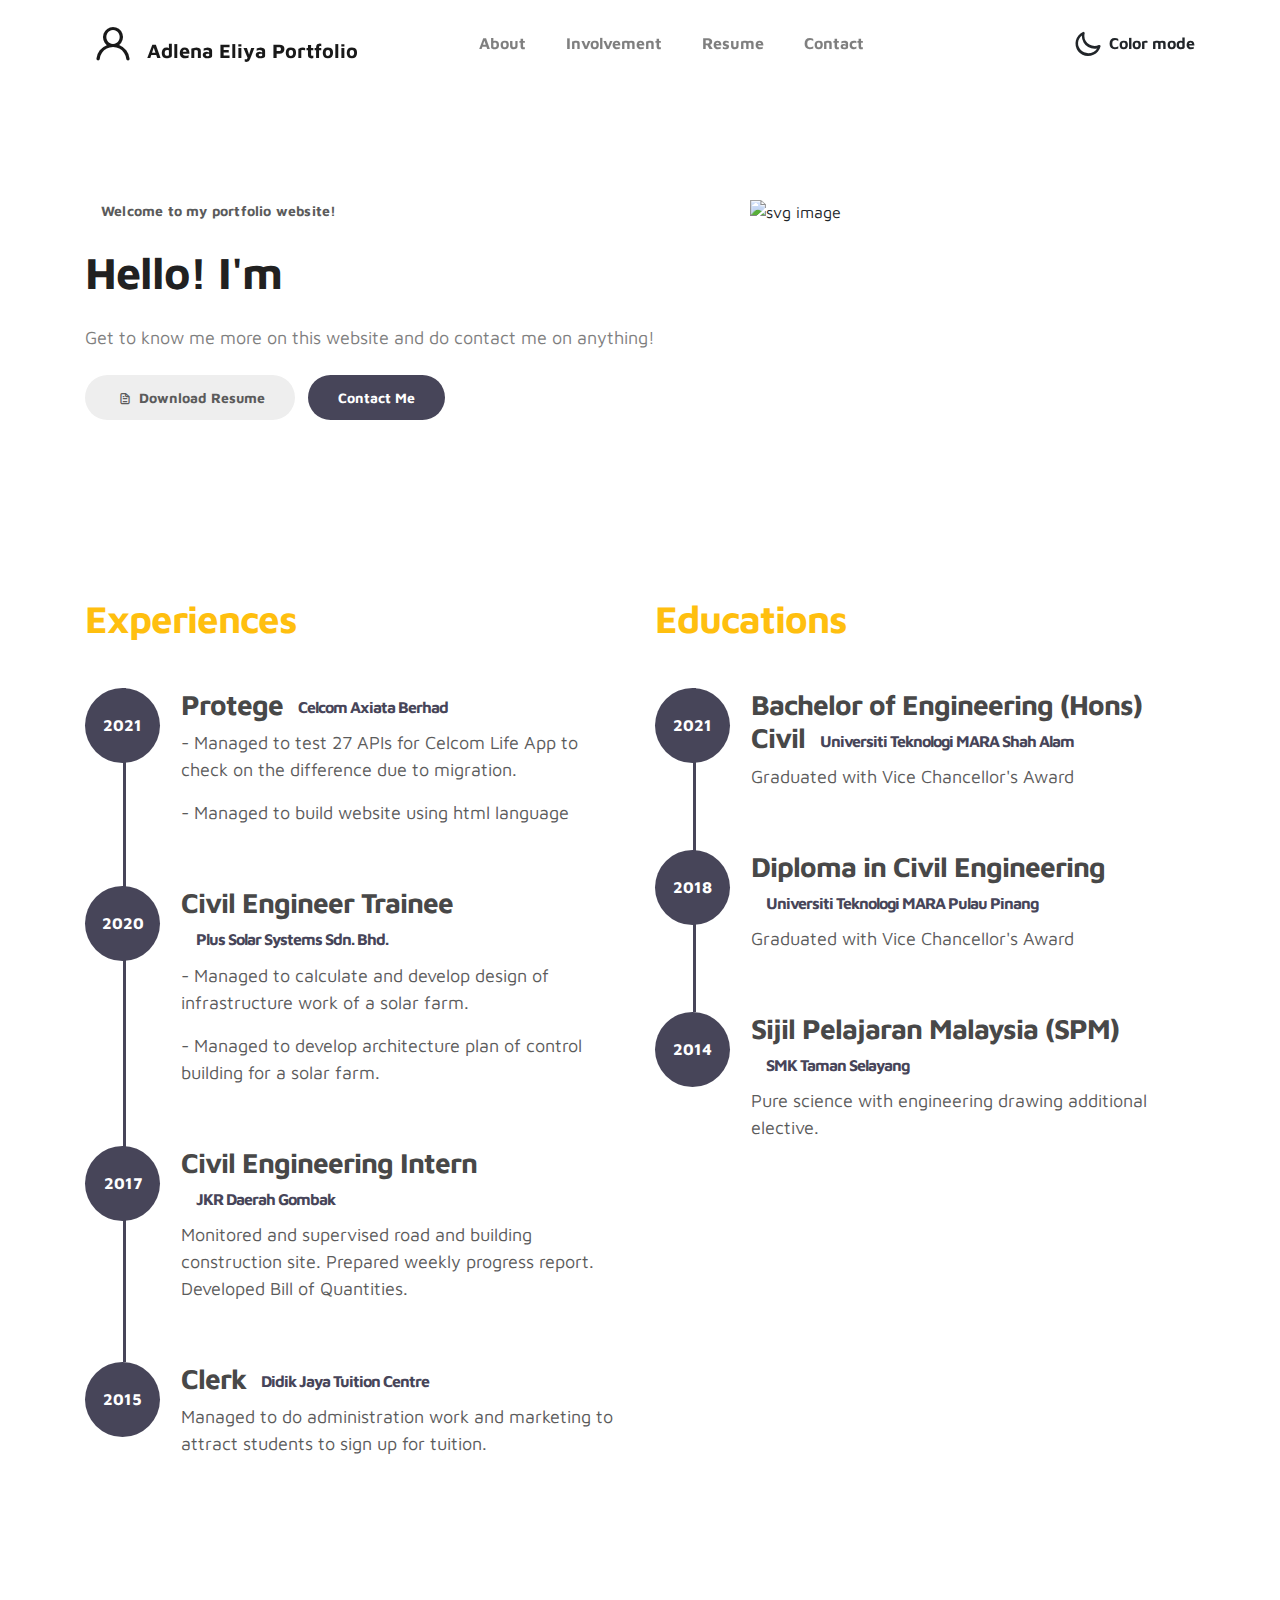
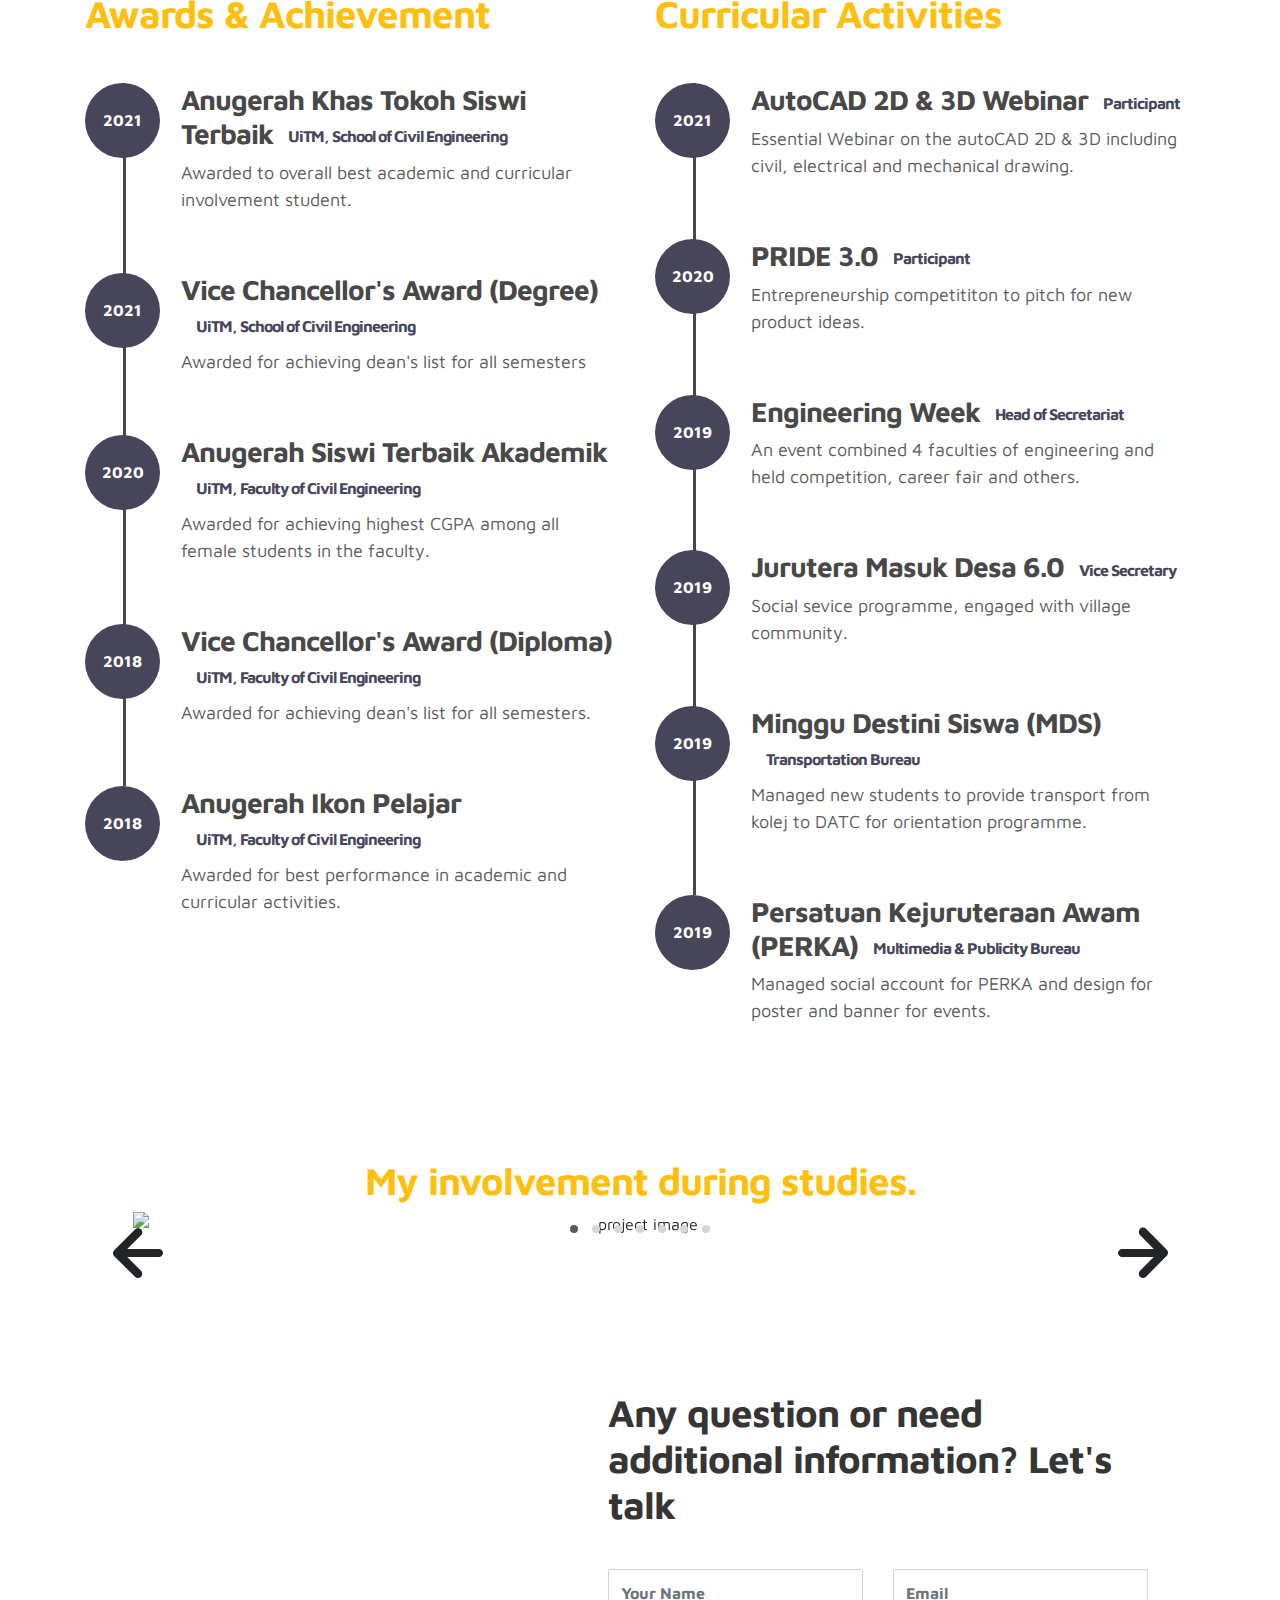
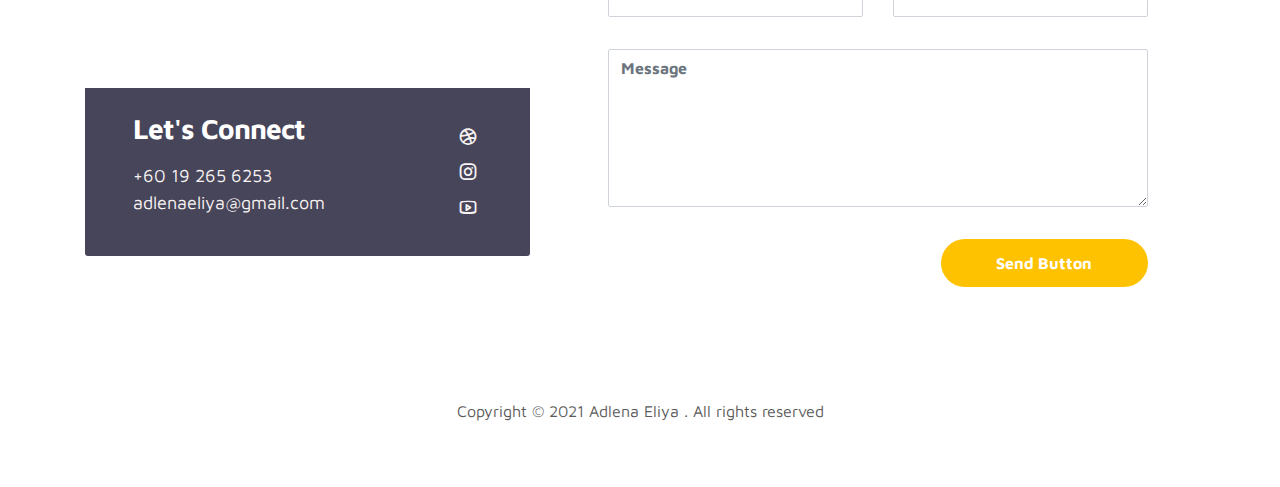
==== commit 551ff3f4: "first commit" ====
--- a/index.html
+++ b/index.html
@@ -23,53 +23,50 @@
 https://www.tooplate.com/view/2115-marvel
 
 -->
-  </head>
-  <body style="background-color:rgb(245, 255, 251);">
-  
-
-    <!-- MENU -->
-    <nav class="navbar navbar-expand-sm navbar-light">
-        <div class="container">
-            <a class="navbar-brand" href="index.html"><i class='uil uil-user'></i>Adlena Eliya Portfolio</a>
-
-            <button class="navbar-toggler" type="button" data-toggle="collapse" data-target="#navbarNav" aria-controls="navbarNav" aria-expanded="false"
-                aria-label="Toggle navigation">
-                <span class="navbar-toggler-icon"></span>
-                <span class="navbar-toggler-icon"></span>
-                <span class="navbar-toggler-icon"></span>
-            </button>
-
-            <div class="collapse navbar-collapse" id="navbarNav">
-                <ul class="navbar-nav mx-auto">
-                    <li class="nav-item">
-                        <a href="#about" class="nav-link"><span data-hover="ABOUT">About</span></a>
-                    </li>
-                    <li class="nav-item">
-                        <a href="#project" class="nav-link"><span data-hover="INVOLVEMENT">Involvement</span></a>
-                    </li>
-                    <li class="nav-item">
-                        <a href="#resume" class="nav-link"><span data-hover="RESUME">Resume</span></a>
-                    </li>
-                    <li class="nav-item">
-                        <a href="#contact" class="nav-link"><span data-hover="CONTACT">Contact</span></a>
-                    </li>
-                </ul>
-
-                <ul class="navbar-nav ml-lg-auto">
-                    <div class="ml-lg-4">
-                      <div class="color-mode d-lg-flex justify-content-center align-items-center">
-                        <i class="color-mode-icon"></i>
-                        Color mode
-                      </div>
-                    </div>
-                </ul>
-            </div>
-        </div>
-    </nav>
-
-
-
-    
+</head>
+<body>
+
+  <!-- MENU -->
+  <nav class="navbar navbar-expand-sm navbar-light">
+      <div class="container">
+          <a class="navbar-brand" href="index.html"><i class='uil uil-user'></i> Adlena Eliya Portfolio</a>
+
+          <button class="navbar-toggler" type="button" data-toggle="collapse" data-target="#navbarNav" aria-controls="navbarNav" aria-expanded="false"
+              aria-label="Toggle navigation">
+              <span class="navbar-toggler-icon"></span>
+              <span class="navbar-toggler-icon"></span>
+              <span class="navbar-toggler-icon"></span>
+          </button>
+
+          <div class="collapse navbar-collapse" id="navbarNav">
+              <ul class="navbar-nav mx-auto">
+                  <li class="nav-item">
+                      <a href="#about" class="nav-link"><span data-hover="About">About</span></a>
+                  </li>
+                  <li class="nav-item">
+                      <a href="#project" class="nav-link"><span data-hover="Projects">Involvement</span></a>
+                  </li>
+                  <li class="nav-item">
+                      <a href="#resume" class="nav-link"><span data-hover="Resume">Resume</span></a>
+                  </li>
+                  <li class="nav-item">
+                      <a href="#contact" class="nav-link"><span data-hover="Contact">Contact</span></a>
+                  </li>
+              </ul>
+
+              <ul class="navbar-nav ml-lg-auto">
+                  <div class="ml-lg-4">
+                    <div class="color-mode d-lg-flex justify-content-center align-items-center">
+                      <i class="color-mode-icon"></i>
+                      Color mode
+                    </div>
+                  </div>
+              </ul>
+          </div>
+      </div>
+  </nav>
+
+
     <!-- ABOUT -->
     <section class="about full-screen d-lg-flex justify-content-center align-items-center" id="about">
         <div class="container">
@@ -87,7 +84,7 @@
                                 </div>
                         </h1>
 
-                        <p style="color:rgb(0, 0, 0);"> Get to know me more on this website and do contact me on anything!</p>
+                        <p style="color:rgb(126, 126, 126);"> Get to know me more on this website and do contact me on anything!</p>
                         
                         <div class="custom-btn-group mt-4">
                           <a href="#" class="btn mr-lg-2 custom-btn"><i class='uil uil-file-alt'></i> Download Resume</a>
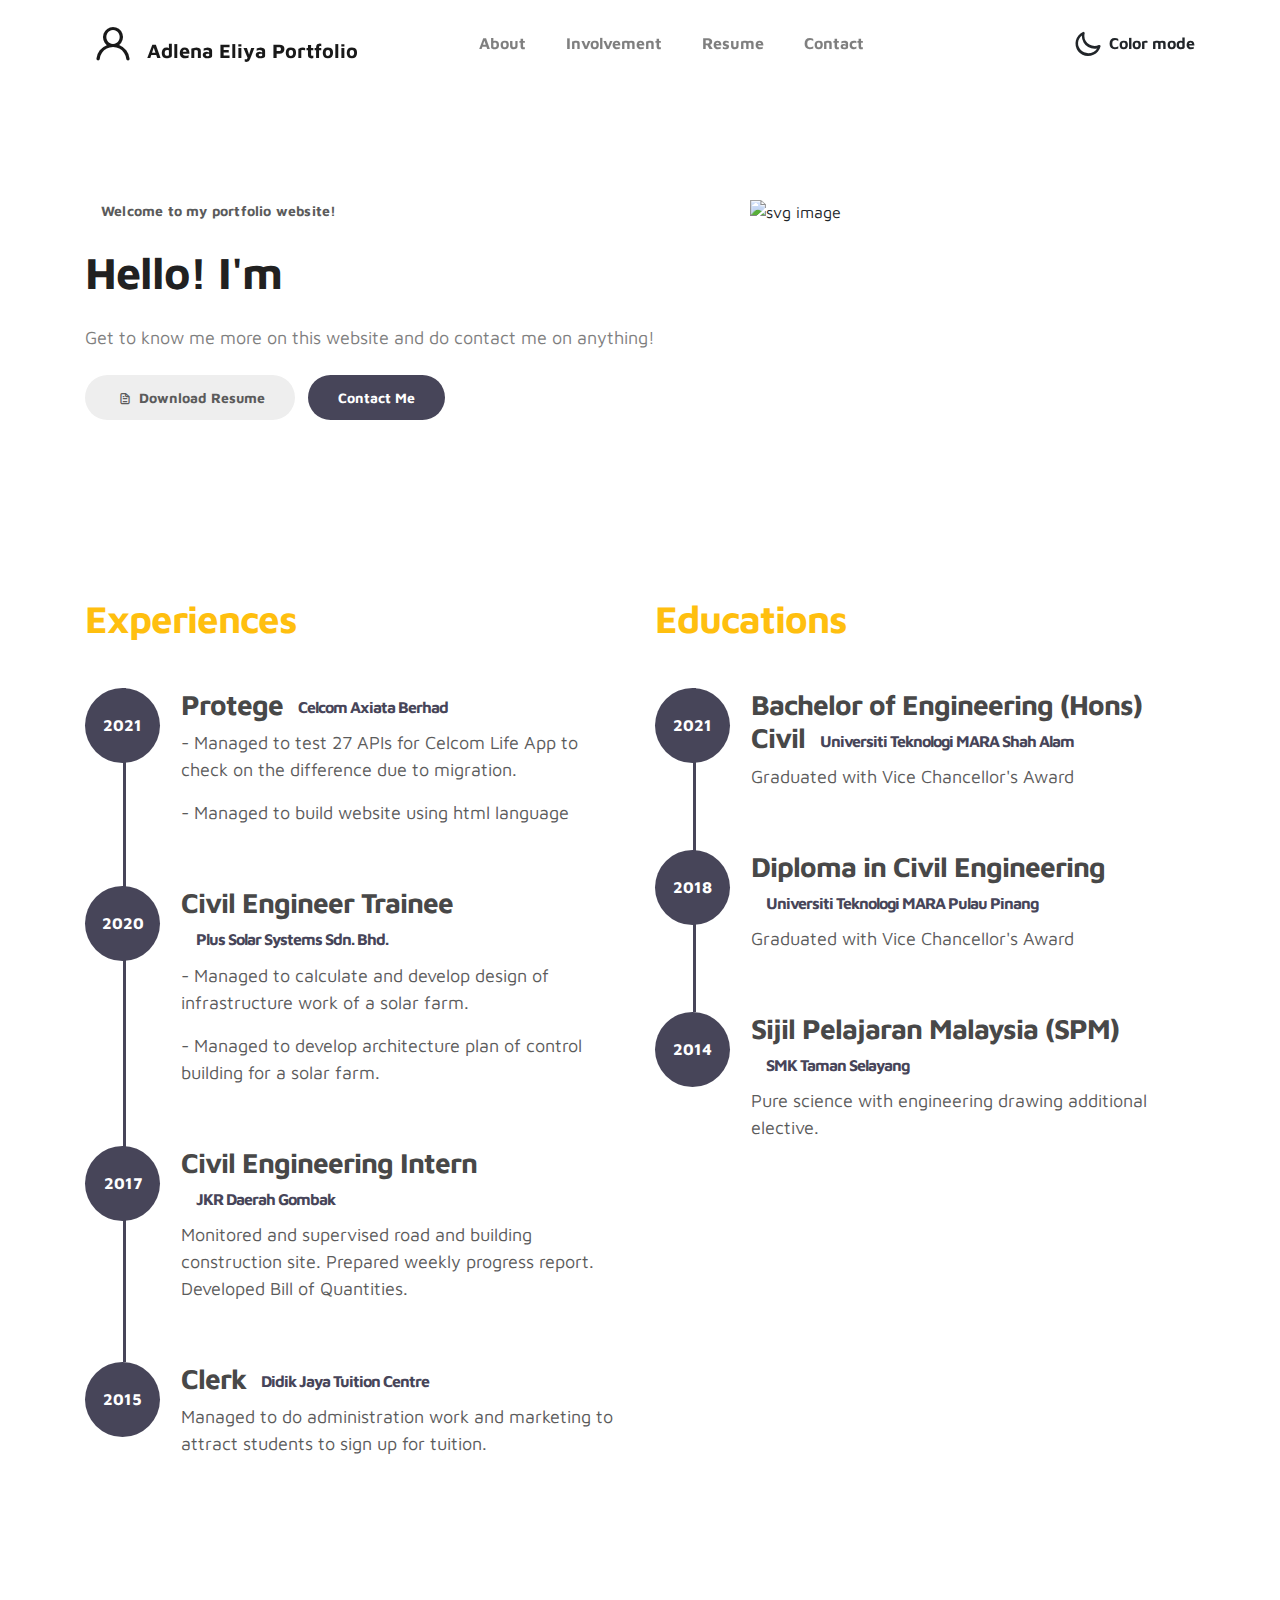
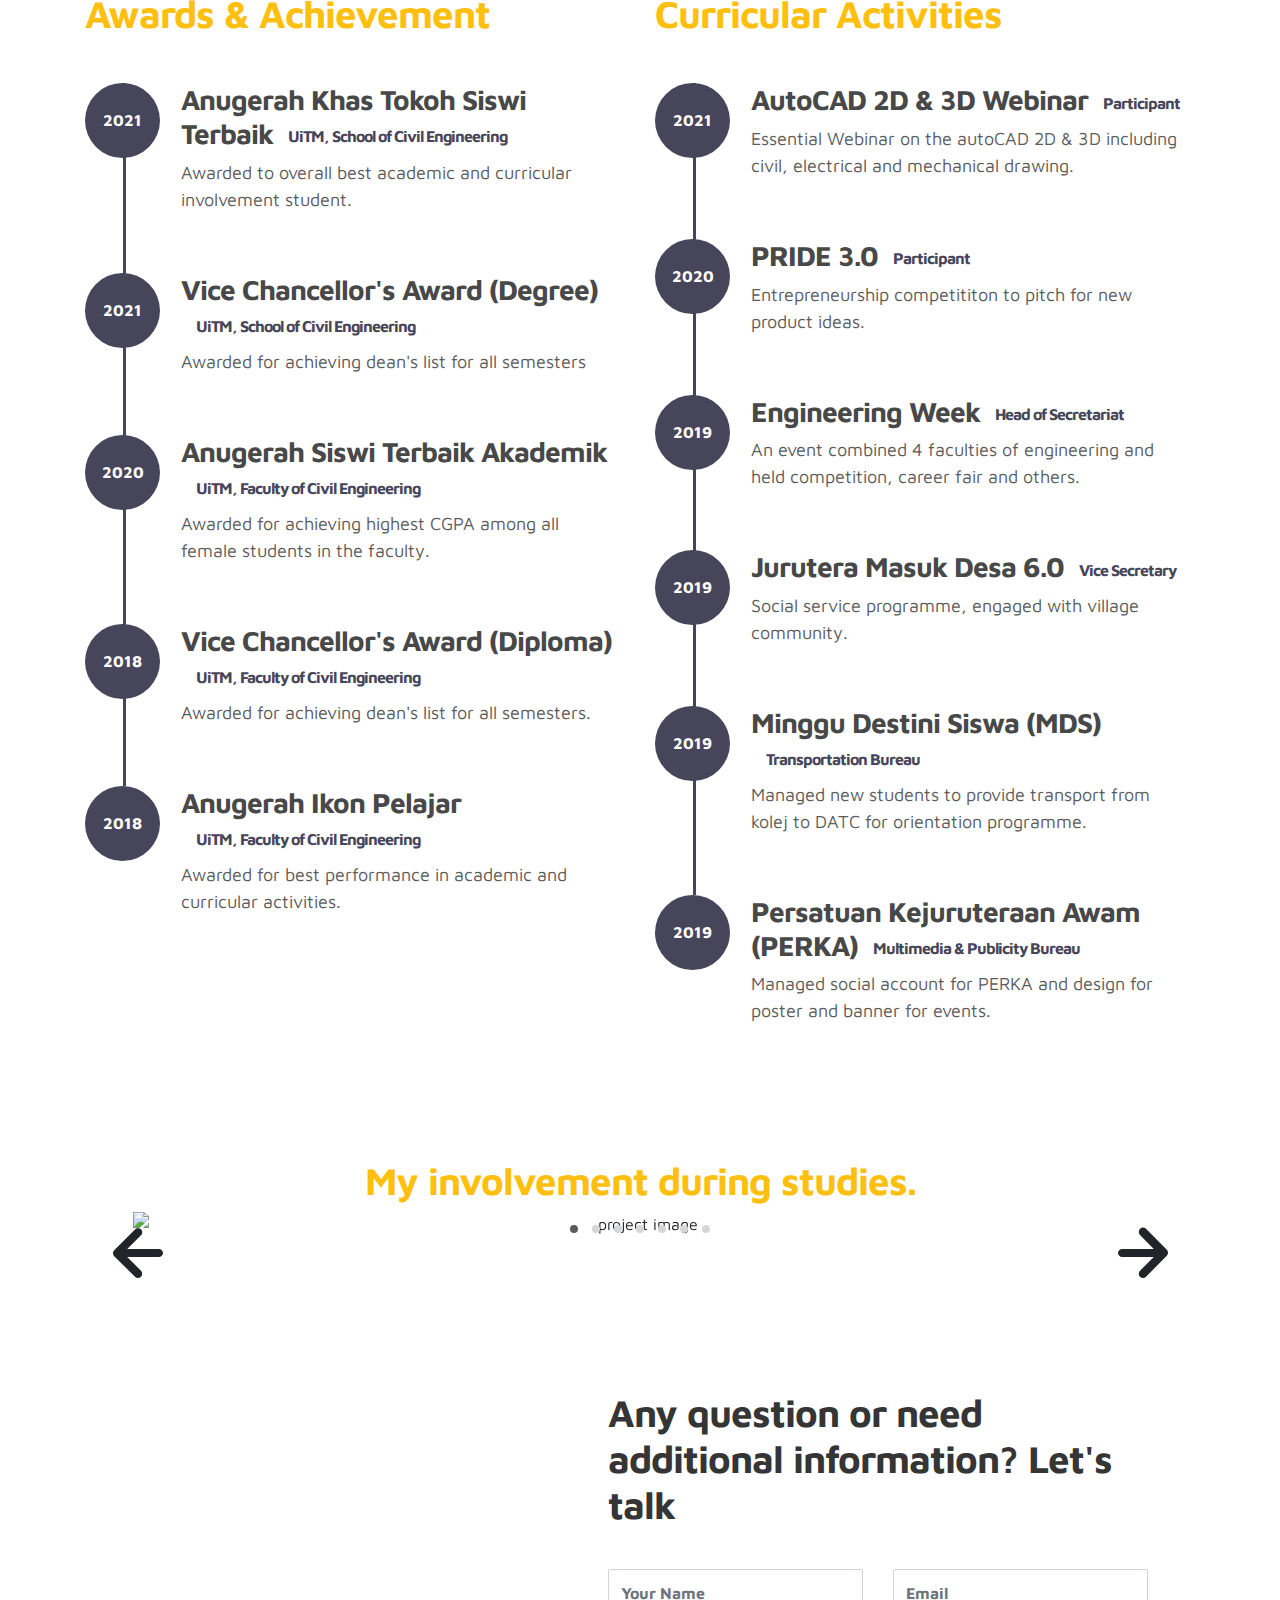
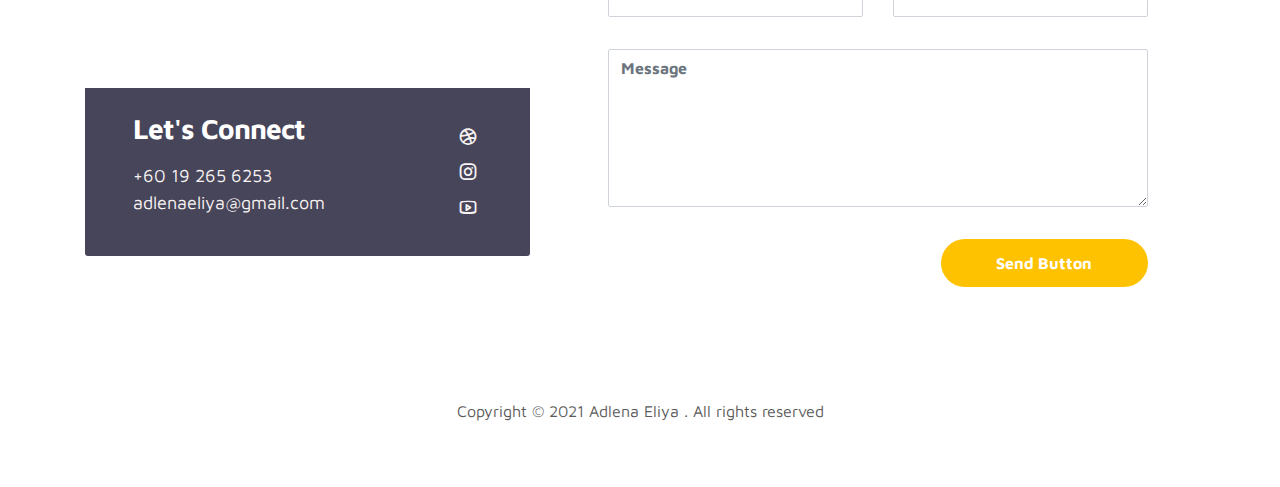
==== commit da078158: "first commit" ====
--- a/index.html
+++ b/index.html
@@ -44,7 +44,7 @@
                       <a href="#about" class="nav-link"><span data-hover="About">About</span></a>
                   </li>
                   <li class="nav-item">
-                      <a href="#project" class="nav-link"><span data-hover="Projects">Involvement</span></a>
+                      <a href="#project" class="nav-link"><span data-hover="Involvement">Involvement</span></a>
                   </li>
                   <li class="nav-item">
                       <a href="#resume" class="nav-link"><span data-hover="Resume">Resume</span></a>
@@ -302,7 +302,7 @@
                         </div>
                         <div class="timeline-info">
                             <h3><span>Jurutera Masuk Desa 6.0</span><small>Vice Secretary</small></h3>
-                            <p>Social sevice programme, engaged with village community.</p>
+                            <p>Social service programme, engaged with village community.</p>
                         </div>
                     </div>
 
